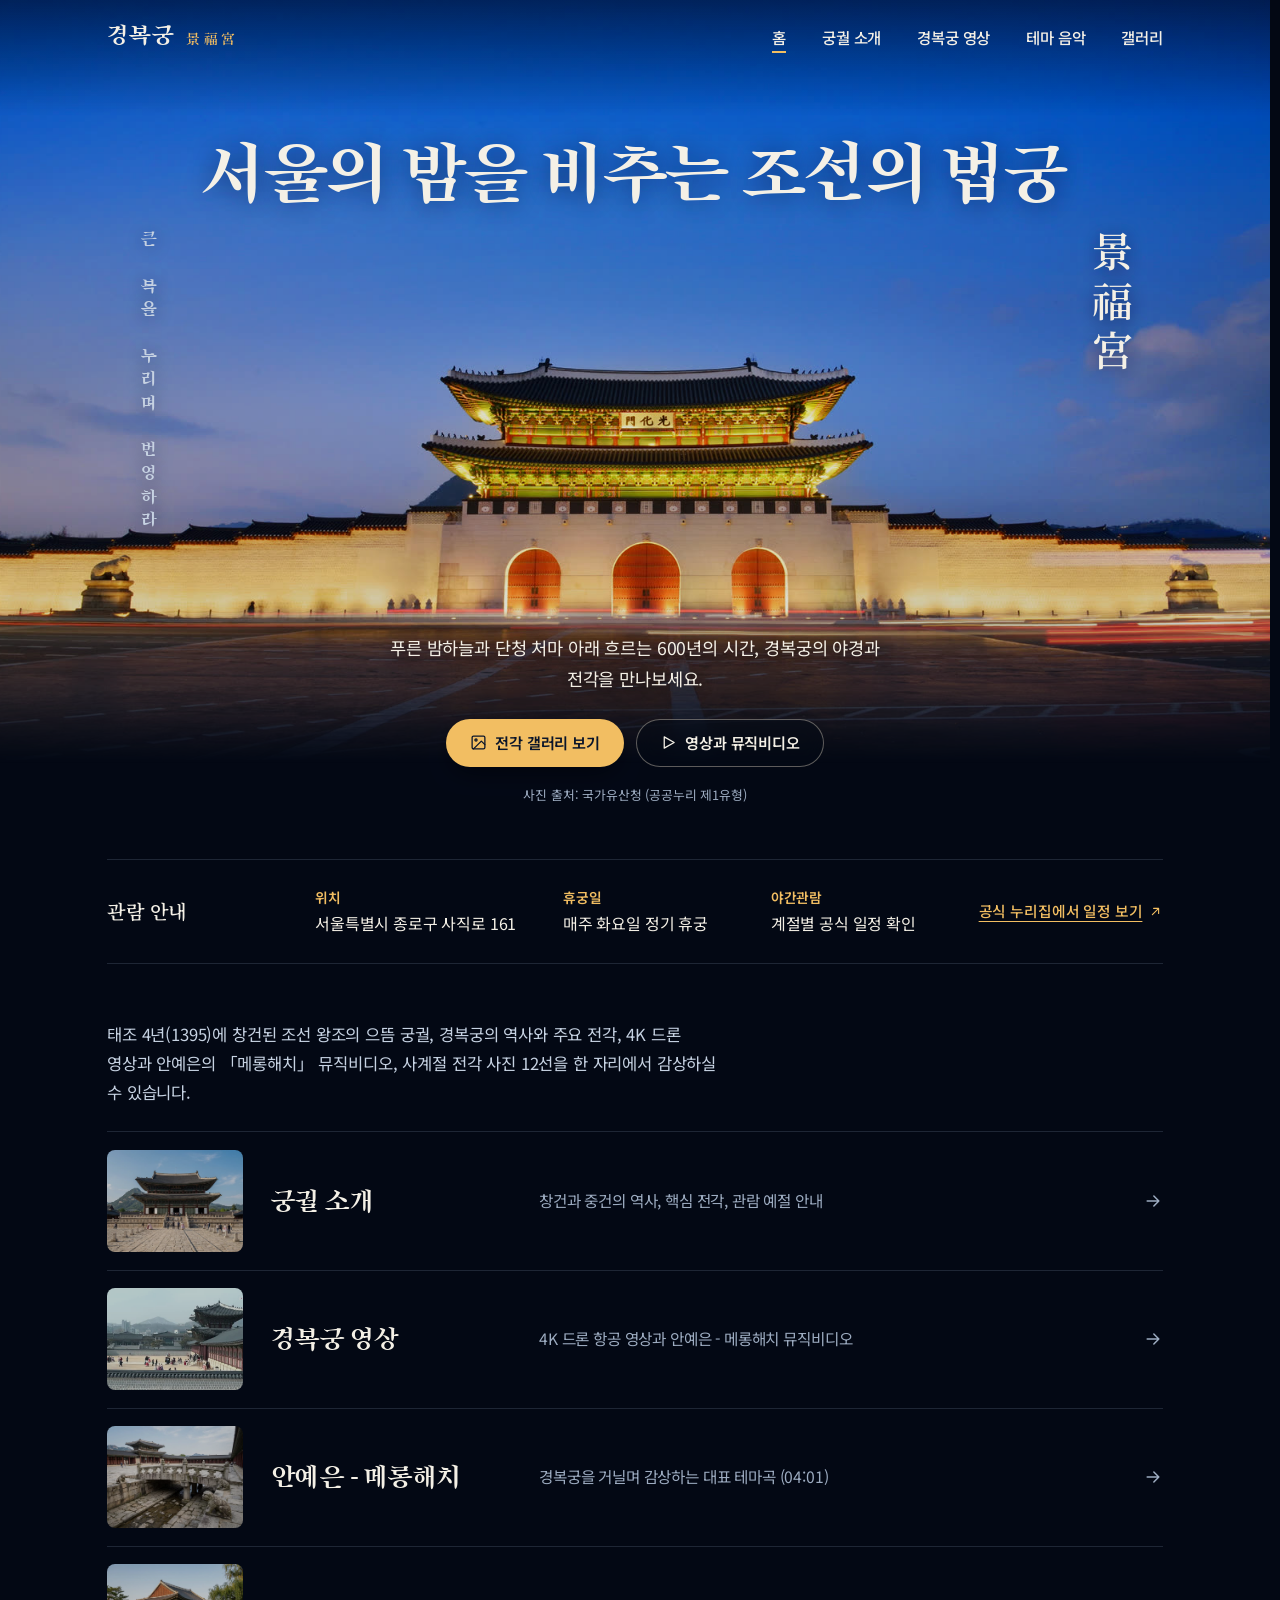
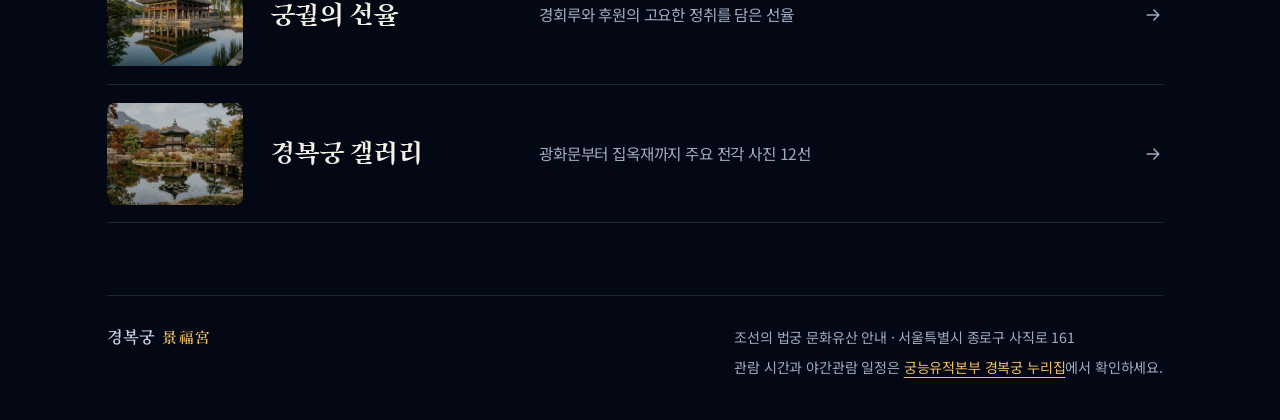
==== index.html @ 97b1b9d9 "경복궁 야간 테마 사이트 Co-Authored-By: Claude Fable 5.2 <noreply@anthropic.com>" ====
<!DOCTYPE html>
<html lang="ko">
<head>
  <meta charset="utf-8">
  <meta name="viewport" content="width=device-width, initial-scale=1, viewport-fit=cover">
  <title>경복궁 · 서울의 밤을 비추는 조선의 법궁</title>
  <meta name="description" content="밤하늘 아래 조명이 켜진 경복궁을 만나 보세요. 창건과 중건의 역사, 주요 전각, 드론 영상과 음악, 전각 사진 12선을 한자리에 담았습니다.">
  <meta name="theme-color" content="#0b1222">
  <meta property="og:title" content="경복궁 · 서울의 밤을 비추는 조선의 법궁">
  <meta property="og:description" content="밤하늘 아래 조명이 켜진 경복궁의 역사와 전각, 영상과 음악, 사진 12선.">
  <meta property="og:image" content="assets/web/hero-night-1600.jpg">
  <link rel="icon" href="data:image/svg+xml,%3Csvg xmlns='http://www.w3.org/2000/svg' viewBox='0 0 32 32'%3E%3Crect width='32' height='32' rx='7' fill='%230f1930'/%3E%3Cg fill='none' stroke='%23f0c674' stroke-width='1.8' stroke-linecap='round' stroke-linejoin='round'%3E%3Cpath d='M5 14c4.5-1.2 8.2-3.8 11-7 2.8 3.2 6.5 5.8 11 7'/%3E%3Cpath d='M8 14v10M24 14v10M13 14v10M19 14v10M6 24h20M9 18h14'/%3E%3C/g%3E%3C/svg%3E">

  <link rel="preconnect" href="https://fonts.googleapis.com">
  <link rel="preconnect" href="https://fonts.gstatic.com" crossorigin>
  <link rel="stylesheet" href="https://fonts.googleapis.com/css2?family=Song+Myung&family=Noto+Sans+KR:wght@400;500;600&family=Noto+Serif+KR:wght@600&display=swap">
  <link rel="preload" as="image" href="assets/web/hero-night-1600.jpg" imagesrcset="assets/web/hero-night-900.jpg 900w, assets/web/hero-night-1600.jpg 1600w, assets/web/hero-night-2400.jpg 2400w" imagesizes="(min-width: 760px) 100vw, 215vw" fetchpriority="high">
  <link rel="stylesheet" href="style5.css">
  <script>document.documentElement.classList.add("js");</script>
</head>
<body>

  <a class="skip-link" href="#main">본문으로 건너뛰기</a>

  <!-- 상단 내비게이션 (마우스를 올리거나 키보드로 들어가면 하위 메뉴가 열림) -->
  <header class="site-header" id="siteHeader">
    <div class="header-inner wrap">
      <a href="#home" class="brand-btn" data-nav="home" aria-label="경복궁 홈으로 이동">
        <span class="brand-title">경복궁</span>
        <span class="brand-hanja" lang="ko-Hani" aria-hidden="true">景福宮</span>
      </a>

      <nav class="desktop-nav" aria-label="주요 메뉴">
        <div class="nav-group">
          <a href="#home" class="nav-trigger" data-nav="home" aria-current="page">홈</a>
        </div>

        <div class="nav-group">
          <a href="#intro" class="nav-trigger" data-nav="intro">
            <span>궁궐 소개</span>
          </a>
          <div class="dropdown-panel">
            <ul class="dropdown-list">
              <li>
                <a href="#intro" class="dropdown-link" data-nav="intro" data-accordion="acc-history">
                  <strong>창건과 중건의 역사</strong>
                  <span>1395년 태조 창건부터 복원 사업까지</span>
                </a>
              </li>
              <li>
                <a href="#intro" class="dropdown-link" data-nav="intro" data-accordion="acc-buildings">
                  <strong>주요 건축물</strong>
                  <span>광화문, 근정전, 경회루, 향원정</span>
                </a>
              </li>
              <li>
                <a href="#intro" class="dropdown-link" data-nav="intro" data-accordion="acc-etiquette">
                  <strong>관람 예절</strong>
                  <span>문화유산 보호와 쾌적한 관람 안내</span>
                </a>
              </li>
            </ul>
          </div>
        </div>

        <div class="nav-group">
          <a href="#movie" class="nav-trigger" data-nav="movie">
            <span>경복궁 영상</span>
          </a>
          <div class="dropdown-panel">
            <ul class="dropdown-list">
              <li>
                <a href="#movie" class="dropdown-link" data-nav="movie" data-scroll="video-drone">
                  <strong>4K 드론 항공 영상</strong>
                  <span>하늘에서 담은 경복궁의 전경</span>
                </a>
              </li>
              <li>
                <a href="#movie" class="dropdown-link" data-nav="movie" data-scroll="video-mv">
                  <strong>안예은 - 메롱해치 MV</strong>
                  <span>경복궁의 풍경과 함께 감상하는 뮤직비디오</span>
                </a>
              </li>
              <li>
                <a href="#movie" class="dropdown-link" data-nav="movie" data-scroll="video-youtube">
                  <strong>유튜브 4K 도보 탐방</strong>
                  <span>전각 사이를 걷는 온라인 산책</span>
                </a>
              </li>
            </ul>
          </div>
        </div>

        <div class="nav-group">
          <a href="#music1" class="nav-trigger" data-nav="music1">
            <span>테마 음악</span>
          </a>
          <div class="dropdown-panel">
            <ul class="dropdown-list">
              <li>
                <a href="#music1" class="dropdown-link" data-nav="music1">
                  <strong>안예은 - 메롱해치</strong>
                  <span>경복궁 대표 테마곡 (04:01)</span>
                </a>
              </li>
              <li>
                <a href="#music2" class="dropdown-link" data-nav="music2">
                  <strong>궁궐의 선율</strong>
                  <span>경회루와 후원의 고요한 선율 (00:15)</span>
                </a>
              </li>
            </ul>
          </div>
        </div>

        <div class="nav-group nav-group--right">
          <a href="#gallery" class="nav-trigger" data-nav="gallery">
            <span>갤러리</span>
          </a>
          <div class="dropdown-panel">
            <ul class="dropdown-list">
              <li>
                <a href="#gallery" class="dropdown-link" data-nav="gallery" data-photo="0">
                  <strong>광화문</strong>
                  <span>조선 법궁의 상징 정문</span>
                </a>
              </li>
              <li>
                <a href="#gallery" class="dropdown-link" data-nav="gallery" data-photo="1">
                  <strong>근정전</strong>
                  <span>왕의 즉위식이 열린 국보 정전</span>
                </a>
              </li>
              <li>
                <a href="#gallery" class="dropdown-link" data-nav="gallery" data-photo="2">
                  <strong>경회루</strong>
                  <span>연못 위에 비친 웅장한 누각</span>
                </a>
              </li>
              <li>
                <a href="#gallery" class="dropdown-link" data-nav="gallery" data-photo="3">
                  <strong>향원정</strong>
                  <span>후원 연못 속 단아한 육각 정자</span>
                </a>
              </li>
              <li>
                <a href="#gallery" class="dropdown-link" data-nav="gallery">
                  <strong>전체 12선 보기</strong>
                  <span>광화문부터 집옥재까지 한눈에</span>
                </a>
              </li>
            </ul>
          </div>
        </div>
      </nav>
    </div>
  </header>

  <main class="app-main" id="main">

    <!-- ========== 홈 ========== -->
    <section id="home" class="view-section is-active" aria-label="경복궁 홈" data-title="">
      <div class="hero">
        <div class="hero-scene" id="heroScene">
          <img src="assets/web/hero-night-1600.jpg"
               srcset="assets/web/hero-night-900.jpg 900w, assets/web/hero-night-1600.jpg 1600w, assets/web/hero-night-2400.jpg 2400w"
               sizes="(min-width: 760px) 100vw, 215vw"
               width="2400" height="1431" fetchpriority="high" decoding="async"
               alt="푸른 밤하늘 아래 은은한 조명이 켜진 서울 경복궁 광화문 야경">
        </div>

        <div class="hero-copy">
          <h1 class="hero-title" tabindex="-1">서울의 밤을 비추는 조선의 법궁</h1>
        </div>

        <!-- 장식용 세로 글귀: 내용은 궁궐 소개 화면에 그대로 있다 -->
        <p class="hero-couplet hero-couplet--name" lang="ko-Hani" aria-hidden="true">景福宮</p>
        <p class="hero-couplet hero-couplet--meaning" aria-hidden="true">큰 복을 누리며 번영하라</p>

        <div class="hero-foot wrap">
          <p class="hero-subtitle">푸른 밤하늘과 단청 처마 아래 흐르는 600년의 시간, 경복궁의 야경과 전각을 만나보세요.</p>
          <div class="hero-actions">
            <a href="#gallery" class="btn-primary" data-nav="gallery">
              <svg viewBox="0 0 24 24" fill="none" stroke="currentColor" stroke-width="1.8" stroke-linecap="round" stroke-linejoin="round" aria-hidden="true"><rect x="3" y="3" width="18" height="18" rx="2"/><circle cx="8.5" cy="8.5" r="1.5"/><path d="m21 15-5-5L5 21"/></svg>
              전각 갤러리 보기
            </a>
            <a href="#movie" class="btn-ghost" data-nav="movie">
              <svg viewBox="0 0 24 24" fill="none" stroke="currentColor" stroke-width="1.8" stroke-linecap="round" stroke-linejoin="round" aria-hidden="true"><polygon points="6 4 20 12 6 20 6 4"/></svg>
              영상과 뮤직비디오
            </a>
          </div>
          <p class="hero-credit">사진 출처: 국가유산청 (공공누리 제1유형)</p>
        </div>
      </div>

      <div class="wrap">
        <section class="visit" aria-labelledby="visitTitle">
          <h2 id="visitTitle">관람 안내</h2>
          <dl class="visit-grid">
            <div><dt>위치</dt><dd>서울특별시 종로구 사직로 161</dd></div>
            <div><dt>휴궁일</dt><dd>매주 화요일 정기 휴궁</dd></div>
            <div><dt>야간관람</dt><dd>계절별 공식 일정 확인</dd></div>
          </dl>
          <a class="text-link" href="https://royal.khs.go.kr/gbg" target="_blank" rel="noopener">
            공식 누리집에서 일정 보기
            <svg viewBox="0 0 24 24" fill="none" stroke="currentColor" stroke-width="1.8" stroke-linecap="round" stroke-linejoin="round" aria-hidden="true"><path d="M7 17 17 7M9 7h8v8"/></svg>
          </a>
        </section>

        <p class="home-intro">태조 4년(1395)에 창건된 조선 왕조의 으뜸 궁궐, 경복궁의 역사와 주요 전각, 4K 드론 영상과 안예은의 「메롱해치」 뮤직비디오, 사계절 전각 사진 12선을 한 자리에서 감상하실 수 있습니다.</p>

        <ul class="index-list">
          <li>
            <a href="#intro" class="index-row" data-nav="intro">
              <img class="index-thumb" src="assets/web/02-geunjeongjeon-thumb.jpg" width="640" height="478" alt="" loading="lazy" decoding="async">
              <span class="index-name">궁궐 소개</span>
              <span class="index-desc">창건과 중건의 역사, 핵심 전각, 관람 예절 안내</span>
              <svg class="index-arrow" viewBox="0 0 24 24" fill="none" stroke="currentColor" stroke-width="1.8" stroke-linecap="round" stroke-linejoin="round" aria-hidden="true"><path d="M5 12h14M13 6l6 6-6 6"/></svg>
            </a>
          </li>
          <li>
            <a href="#movie" class="index-row" data-nav="movie">
              <img class="index-thumb" src="assets/web/poster-drone-thumb.jpg" width="640" height="338" alt="" loading="lazy" decoding="async">
              <span class="index-name">경복궁 영상</span>
              <span class="index-desc">4K 드론 항공 영상과 안예은 - 메롱해치 뮤직비디오</span>
              <svg class="index-arrow" viewBox="0 0 24 24" fill="none" stroke="currentColor" stroke-width="1.8" stroke-linecap="round" stroke-linejoin="round" aria-hidden="true"><path d="M5 12h14M13 6l6 6-6 6"/></svg>
            </a>
          </li>
          <li>
            <a href="#music1" class="index-row" data-nav="music1">
              <img class="index-thumb" src="assets/web/07-yeongjegyo-thumb.jpg" width="640" height="478" alt="" loading="lazy" decoding="async">
              <span class="index-name">안예은 - 메롱해치</span>
              <span class="index-desc">경복궁을 거닐며 감상하는 대표 테마곡 (04:01)</span>
              <svg class="index-arrow" viewBox="0 0 24 24" fill="none" stroke="currentColor" stroke-width="1.8" stroke-linecap="round" stroke-linejoin="round" aria-hidden="true"><path d="M5 12h14M13 6l6 6-6 6"/></svg>
            </a>
          </li>
          <li>
            <a href="#music2" class="index-row" data-nav="music2">
              <img class="index-thumb" src="assets/web/03-gyeonghoeru-thumb.jpg" width="640" height="478" alt="" loading="lazy" decoding="async">
              <span class="index-name">궁궐의 선율</span>
              <span class="index-desc">경회루와 후원의 고요한 정취를 담은 선율</span>
              <svg class="index-arrow" viewBox="0 0 24 24" fill="none" stroke="currentColor" stroke-width="1.8" stroke-linecap="round" stroke-linejoin="round" aria-hidden="true"><path d="M5 12h14M13 6l6 6-6 6"/></svg>
            </a>
          </li>
          <li>
            <a href="#gallery" class="index-row" data-nav="gallery">
              <img class="index-thumb" src="assets/web/04-hyangwonjeong-thumb.jpg" width="640" height="478" alt="" loading="lazy" decoding="async">
              <span class="index-name">경복궁 갤러리</span>
              <span class="index-desc">광화문부터 집옥재까지 주요 전각 사진 12선</span>
              <svg class="index-arrow" viewBox="0 0 24 24" fill="none" stroke="currentColor" stroke-width="1.8" stroke-linecap="round" stroke-linejoin="round" aria-hidden="true"><path d="M5 12h14M13 6l6 6-6 6"/></svg>
            </a>
          </li>
        </ul>
      </div>
    </section>

    <!-- ========== 궁궐 소개 ========== -->
    <section id="intro" class="view-section page" aria-label="궁궐 소개" data-title="궁궐 소개">
      <div class="wrap">
        <div class="page-head">
          <h1 tabindex="-1">경복궁<span class="hanja" lang="ko-Hani">景福宮</span></h1>
          <p class="page-lead">조선 왕조 제일의 법궁으로, '큰 복을 누리며 번영하라'는 뜻을 담고 있습니다. 아래 항목을 열어 역사와 주요 전각, 관람 예절을 확인해 보세요.</p>
        </div>

        <div class="accordion-list">
          <details class="accordion-item" id="acc-history" open>
            <summary>
              <h2>역사</h2>
              <svg class="accordion-chevron" viewBox="0 0 24 24" fill="none" stroke="currentColor" stroke-width="1.8" stroke-linecap="round" stroke-linejoin="round" aria-hidden="true"><path d="m6 9 6 6 6-6"/></svg>
            </summary>
            <div class="accordion-body">
              <ol class="timeline">
                <li><strong>1395년</strong><p>태조 이성계가 한양으로 도읍을 옮긴 뒤 가장 먼저 세운 조선의 정궁입니다.</p></li>
                <li><strong>임진왜란</strong><p>전쟁으로 대부분의 전각이 소실되어 약 270년간 빈터로 남아 있었습니다.</p></li>
                <li><strong>1867년</strong><p>고종 때 흥선대원군의 주도로 중건되며 조선 왕실의 권위를 되찾았습니다.</p></li>
                <li><strong>복원 사업</strong><p>일제강점기에 훼손된 전각과 권역을 되살리는 단계적 복원이 이어지고 있습니다.</p></li>
              </ol>
            </div>
          </details>

          <details class="accordion-item" id="acc-buildings">
            <summary>
              <h2>주요 건축물</h2>
              <svg class="accordion-chevron" viewBox="0 0 24 24" fill="none" stroke="currentColor" stroke-width="1.8" stroke-linecap="round" stroke-linejoin="round" aria-hidden="true"><path d="m6 9 6 6 6-6"/></svg>
            </summary>
            <div class="accordion-body">
              <ul class="building-grid">
                <li class="building">
                  <button type="button" class="building-thumb" data-open-photo="0" aria-label="광화문 사진 크게 보기">
                    <img src="assets/web/01-gwanghwamun-thumb.jpg" width="640" height="478" alt="" loading="lazy" decoding="async">
                  </button>
                  <div><h3>광화문</h3><p>경복궁의 정문으로, 서울 도심과 궁궐을 잇는 상징적인 문입니다.</p></div>
                </li>
                <li class="building">
                  <button type="button" class="building-thumb" data-open-photo="1" aria-label="근정전 사진 크게 보기">
                    <img src="assets/web/02-geunjeongjeon-thumb.jpg" width="640" height="478" alt="" loading="lazy" decoding="async">
                  </button>
                  <div><h3>근정전</h3><p>왕의 즉위식과 주요 국가 의식이 거행되던 정전으로, 국보로 지정되어 있습니다.</p></div>
                </li>
                <li class="building">
                  <button type="button" class="building-thumb" data-open-photo="2" aria-label="경회루 사진 크게 보기">
                    <img src="assets/web/03-gyeonghoeru-thumb.jpg" width="640" height="478" alt="" loading="lazy" decoding="async">
                  </button>
                  <div><h3>경회루</h3><p>넓은 연못 위에 세워진 누각으로, 나라의 큰 연회와 사신 접대가 열리던 곳입니다.</p></div>
                </li>
                <li class="building">
                  <button type="button" class="building-thumb" data-open-photo="3" aria-label="향원정 사진 크게 보기">
                    <img src="assets/web/04-hyangwonjeong-thumb.jpg" width="640" height="478" alt="" loading="lazy" decoding="async">
                  </button>
                  <div><h3>향원정</h3><p>연못 한가운데 섬에 세워진 육각형 정자로, 후원의 단아한 아름다움을 보여 줍니다.</p></div>
                </li>
              </ul>
            </div>
          </details>

          <details class="accordion-item" id="acc-etiquette">
            <summary>
              <h2>관람 예절</h2>
              <svg class="accordion-chevron" viewBox="0 0 24 24" fill="none" stroke="currentColor" stroke-width="1.8" stroke-linecap="round" stroke-linejoin="round" aria-hidden="true"><path d="m6 9 6 6 6-6"/></svg>
            </summary>
            <div class="accordion-body">
              <ul class="manner-list">
                <li>전각의 기둥, 담장, 석조물은 소중한 문화유산이므로 손으로 만지거나 기대지 않습니다.</li>
                <li>지정된 관람 동선을 따르고, 출입 제한 구역에는 들어가지 않습니다.</li>
                <li>모든 관람객이 고즈넉한 궁궐의 정취를 느낄 수 있도록 정숙을 유지해 주세요.</li>
                <li>휴궁일과 계절별 입장 마감 시간은 방문 전 공식 안내에서 미리 확인하세요.</li>
              </ul>
            </div>
          </details>
        </div>

        <nav class="pager" aria-label="이전 화면과 다음 화면">
          <a href="#home" class="pager-link pager-prev" data-nav="home">
            <svg viewBox="0 0 24 24" fill="none" stroke="currentColor" stroke-width="1.8" stroke-linecap="round" stroke-linejoin="round" aria-hidden="true"><path d="M19 12H5M11 6l-6 6 6 6"/></svg>
            <span><small>이전</small><strong>홈</strong></span>
          </a>
          <a href="#movie" class="pager-link pager-next" data-nav="movie">
            <span><small>다음</small><strong>경복궁 영상</strong></span>
            <svg viewBox="0 0 24 24" fill="none" stroke="currentColor" stroke-width="1.8" stroke-linecap="round" stroke-linejoin="round" aria-hidden="true"><path d="M5 12h14M13 6l6 6-6 6"/></svg>
          </a>
        </nav>
      </div>
    </section>

    <!-- ========== 영상 ========== -->
    <section id="movie" class="view-section page" aria-label="경복궁 영상" data-title="경복궁 영상">
      <div class="wrap">
        <div class="page-head">
          <h1 tabindex="-1">경복궁 영상</h1>
          <p class="page-lead">하늘에서 바라본 경복궁 4K 드론 항공 영상과 안예은의 「메롱해치」 뮤직비디오를 감상하세요.</p>
        </div>

        <ul class="jump-list" aria-label="영상 바로가기">
          <li><a href="#movie" class="jump-link" data-nav="movie" data-scroll="video-drone">드론 항공 영상 <span>2:12</span></a></li>
          <li><a href="#movie" class="jump-link" data-nav="movie" data-scroll="video-mv">메롱해치 MV <span>7:23</span></a></li>
          <li><a href="#movie" class="jump-link" data-nav="movie" data-scroll="video-youtube">도보 탐방 <span>유튜브</span></a></li>
        </ul>

        <div class="media-stack">
          <article class="media-block" id="video-drone">
            <div class="media-head">
              <h2>4K 드론 항공 영상</h2>
              <span class="media-time">2분 12초</span>
            </div>
            <p class="media-block-sub">서울 도심과 북악산 품에 안긴 경복궁의 웅장한 전경</p>
            <div class="video-frame">
              <video controls preload="none" playsinline width="1280" height="676" poster="assets/web/poster-drone.jpg" aria-label="4K 드론 항공 영상">
                <source src="assets/[4K Drone] GyeongBokGung Palace.mp4" type="video/mp4">
                이 브라우저는 video 태그를 지원하지 않습니다.
              </video>
            </div>
          </article>

          <article class="media-block" id="video-mv">
            <div class="media-head">
              <h2>안예은 - 메롱해치 (경복궁 MV)</h2>
              <span class="media-time">7분 23초</span>
            </div>
            <p class="media-block-sub">경복궁의 전각과 해치의 이야기를 담은 뮤직비디오</p>
            <div class="video-frame">
              <video controls preload="none" playsinline width="1280" height="720" poster="assets/web/poster-mv.jpg" aria-label="안예은 메롱해치 뮤직비디오">
                <source src="imges/kysong-web.mp4" type="video/mp4">
                이 브라우저는 video 태그를 지원하지 않습니다.
              </video>
            </div>
          </article>

          <article class="media-block" id="video-youtube">
            <div class="media-head">
              <h2>유튜브 4K 도보 탐방</h2>
              <span class="media-time">유튜브</span>
            </div>
            <p class="media-block-sub">광화문에서 후원까지 전각 사이를 천천히 거니는 4K 영상</p>
            <div class="video-frame embed-16x9" data-youtube-id="Itb11ME3cSY">
              <!-- 누르면 이 자리에 유튜브 영상을 불러온다. 파일을 직접 열었을 때(file://)는 새 창에서 연다 -->
              <button type="button" class="yt-poster" data-yt-play aria-label="유튜브 4K 도보 탐방 영상 재생">
                <img src="https://i.ytimg.com/vi/Itb11ME3cSY/maxresdefault.jpg" width="1280" height="720" alt="" loading="lazy" decoding="async">
                <span class="yt-play" aria-hidden="true"><svg viewBox="0 0 24 24" fill="currentColor"><path d="M7 4.5v15l13-7.5z"/></svg></span>
              </button>
            </div>
            <div class="media-meta-row">
              <span id="ytNote">재생 버튼을 누르면 이 화면에서 유튜브 영상이 시작됩니다.</span>
              <a href="https://www.youtube.com/watch?v=Itb11ME3cSY" target="_blank" rel="noopener" class="inline-action">유튜브에서 직접 보기</a>
            </div>
          </article>
        </div>

        <div class="media-meta-row" style="margin-top: 1.25rem;">
          <button type="button" class="inline-action" data-open-help>재생 안내 보기</button>
        </div>

        <nav class="pager" aria-label="이전 화면과 다음 화면">
          <a href="#intro" class="pager-link pager-prev" data-nav="intro">
            <svg viewBox="0 0 24 24" fill="none" stroke="currentColor" stroke-width="1.8" stroke-linecap="round" stroke-linejoin="round" aria-hidden="true"><path d="M19 12H5M11 6l-6 6 6 6"/></svg>
            <span><small>이전</small><strong>궁궐 소개</strong></span>
          </a>
          <a href="#music1" class="pager-link pager-next" data-nav="music1">
            <span><small>다음</small><strong>테마 음악</strong></span>
            <svg viewBox="0 0 24 24" fill="none" stroke="currentColor" stroke-width="1.8" stroke-linecap="round" stroke-linejoin="round" aria-hidden="true"><path d="M5 12h14M13 6l6 6-6 6"/></svg>
          </a>
        </nav>
      </div>
    </section>

    <!-- ========== 음악 1 ========== -->
    <section id="music1" class="view-section page" aria-label="안예은 - 메롱해치" data-title="안예은 - 메롱해치">
      <div class="wrap">
        <div class="page-head">
          <h1 tabindex="-1">안예은 - 메롱해치</h1>
          <p class="page-lead">경복궁을 지키는 해치의 시선으로 600년의 시간을 노래하는 테마곡입니다.</p>
        </div>

        <div class="music-layout">
          <div class="music-cover">
            <img src="assets/web/07-yeongjegyo.jpg" width="1200" height="896" alt="경복궁 영제교 난간과 금천을 지키는 돌짐승 석상" decoding="async">
            <span class="eq" aria-hidden="true"><span class="eq-bars"><i></i><i></i><i></i><i></i></span>재생 중</span>
          </div>
          <div class="music-panel">
            <p class="music-duration">재생 시간 04:01</p>
            <audio controls preload="metadata" aria-label="안예은 - 메롱해치">
              <source src="imges/HAECHI.mp3" type="audio/mpeg">
              이 브라우저는 audio 태그를 지원하지 않습니다.
            </audio>
            <p class="music-desc">조선 왕실의 위엄과 궁궐의 고즈넉한 울림을 담은 곡입니다. 이어폰과 함께 감상하시면 더욱 생생하게 즐기실 수 있습니다.</p>
            <ol class="track-list" aria-label="테마 음악 목록">
              <li><a href="#music1" class="track" data-nav="music1" aria-current="true"><span class="track-no">1</span><span>안예은 - 메롱해치</span><span class="track-time">04:01</span></a></li>
              <li><a href="#music2" class="track" data-nav="music2"><span class="track-no">2</span><span>궁궐의 선율</span><span class="track-time">00:15</span></a></li>
            </ol>
            <button type="button" class="inline-action" data-open-help>재생 안내</button>
          </div>
        </div>

        <nav class="pager" aria-label="이전 화면과 다음 화면">
          <a href="#movie" class="pager-link pager-prev" data-nav="movie">
            <svg viewBox="0 0 24 24" fill="none" stroke="currentColor" stroke-width="1.8" stroke-linecap="round" stroke-linejoin="round" aria-hidden="true"><path d="M19 12H5M11 6l-6 6 6 6"/></svg>
            <span><small>이전</small><strong>경복궁 영상</strong></span>
          </a>
          <a href="#music2" class="pager-link pager-next" data-nav="music2">
            <span><small>다음</small><strong>궁궐의 선율</strong></span>
            <svg viewBox="0 0 24 24" fill="none" stroke="currentColor" stroke-width="1.8" stroke-linecap="round" stroke-linejoin="round" aria-hidden="true"><path d="M5 12h14M13 6l6 6-6 6"/></svg>
          </a>
        </nav>
      </div>
    </section>

    <!-- ========== 음악 2 ========== -->
    <section id="music2" class="view-section page" aria-label="궁궐의 선율" data-title="궁궐의 선율">
      <div class="wrap">
        <div class="page-head">
          <h1 tabindex="-1">궁궐의 선율</h1>
          <p class="page-lead">경회루와 후원의 고요한 정취를 담은 잔잔한 연주곡입니다.</p>
        </div>

        <div class="music-layout">
          <div class="music-cover">
            <img src="assets/web/03-gyeonghoeru.jpg" width="1200" height="896" alt="연못에 비친 경복궁 경회루" decoding="async">
            <span class="eq" aria-hidden="true"><span class="eq-bars"><i></i><i></i><i></i><i></i></span>재생 중</span>
          </div>
          <div class="music-panel">
            <p class="music-duration">재생 시간 00:15</p>
            <audio controls preload="metadata" aria-label="궁궐의 선율">
              <source src="assets/palace-melody-2.mp3" type="audio/mpeg">
              이 브라우저는 audio 태그를 지원하지 않습니다.
            </audio>
            <p class="music-desc">연못에 비친 누각과 밤바람 소리를 떠올리게 하는 차분한 궁궐 배경 음악입니다.</p>
            <ol class="track-list" aria-label="테마 음악 목록">
              <li><a href="#music1" class="track" data-nav="music1"><span class="track-no">1</span><span>안예은 - 메롱해치</span><span class="track-time">04:01</span></a></li>
              <li><a href="#music2" class="track" data-nav="music2" aria-current="true"><span class="track-no">2</span><span>궁궐의 선율</span><span class="track-time">00:15</span></a></li>
            </ol>
            <button type="button" class="inline-action" data-open-help>재생 안내</button>
          </div>
        </div>

        <nav class="pager" aria-label="이전 화면과 다음 화면">
          <a href="#music1" class="pager-link pager-prev" data-nav="music1">
            <svg viewBox="0 0 24 24" fill="none" stroke="currentColor" stroke-width="1.8" stroke-linecap="round" stroke-linejoin="round" aria-hidden="true"><path d="M19 12H5M11 6l-6 6 6 6"/></svg>
            <span><small>이전</small><strong>안예은 - 메롱해치</strong></span>
          </a>
          <a href="#gallery" class="pager-link pager-next" data-nav="gallery">
            <span><small>다음</small><strong>갤러리</strong></span>
            <svg viewBox="0 0 24 24" fill="none" stroke="currentColor" stroke-width="1.8" stroke-linecap="round" stroke-linejoin="round" aria-hidden="true"><path d="M5 12h14M13 6l6 6-6 6"/></svg>
          </a>
        </nav>
      </div>
    </section>

    <!-- ========== 갤러리 ========== -->
    <section id="gallery" class="view-section page" aria-label="경복궁 갤러리" data-title="경복궁 갤러리">
      <div class="wrap">
        <div class="page-head">
          <h1 tabindex="-1">경복궁 갤러리</h1>
          <p class="page-lead">광화문부터 집옥재까지 경복궁의 주요 전각과 풍경 12선입니다. 사진을 선택하면 큰 화면으로 감상하고 좌우로 넘겨 볼 수 있습니다.</p>
        </div>

        <div class="gallery-grid" id="galleryGrid">
          <button type="button" class="gallery-card gallery-card--feature" data-index="0" data-name="광화문" data-full="assets/web/01-gwanghwamun.jpg" data-desc="경복궁의 남쪽 정문. 세 개의 홍예문 위로 2층 문루가 올라 있습니다.">
            <img src="assets/web/01-gwanghwamun-thumb.jpg" srcset="assets/web/01-gwanghwamun-thumb.jpg 640w, assets/web/01-gwanghwamun.jpg 1200w" sizes="(min-width: 760px) 44rem, 100vw" width="1200" height="896" alt="경복궁 광화문 전경" loading="lazy" decoding="async">
            <span class="gallery-label"><span class="gallery-index">01</span>광화문</span>
          </button>
          <button type="button" class="gallery-card" data-index="1" data-name="근정전" data-full="assets/web/02-geunjeongjeon.jpg" data-desc="즉위식과 조회가 열리던 정전. 국보로 지정되어 있습니다.">
            <img src="assets/web/02-geunjeongjeon-thumb.jpg" width="640" height="478" alt="경복궁 근정전 전경" loading="lazy" decoding="async">
            <span class="gallery-label"><span class="gallery-index">02</span>근정전</span>
          </button>
          <button type="button" class="gallery-card" data-index="2" data-name="경회루" data-full="assets/web/03-gyeonghoeru.jpg" data-desc="연못 위에 세운 누각. 나라의 큰 연회와 사신 접대가 열렸습니다.">
            <img src="assets/web/03-gyeonghoeru-thumb.jpg" width="640" height="478" alt="경복궁 경회루와 연못" loading="lazy" decoding="async">
            <span class="gallery-label"><span class="gallery-index">03</span>경회루</span>
          </button>
          <button type="button" class="gallery-card" data-index="3" data-name="향원정" data-full="assets/web/04-hyangwonjeong.jpg" data-desc="후원 연못 가운데 섬에 선 육각 정자입니다.">
            <img src="assets/web/04-hyangwonjeong-thumb.jpg" width="640" height="478" alt="경복궁 향원정과 연못" loading="lazy" decoding="async">
            <span class="gallery-label"><span class="gallery-index">04</span>향원정</span>
          </button>
          <button type="button" class="gallery-card" data-index="4" data-name="흥례문" data-full="assets/web/05-heungnyemun.jpg" data-desc="광화문과 근정문 사이에 놓인 중문입니다.">
            <img src="assets/web/05-heungnyemun-thumb.jpg" width="640" height="478" alt="경복궁 흥례문 전경" loading="lazy" decoding="async">
            <span class="gallery-label"><span class="gallery-index">05</span>흥례문</span>
          </button>
          <button type="button" class="gallery-card" data-index="5" data-name="궁궐 담장" data-full="assets/web/06-wall.jpg" data-desc="무늬 벽돌을 쌓아 꾸민 꽃담이 전각 사이를 잇습니다.">
            <img src="assets/web/06-wall-thumb.jpg" width="640" height="478" alt="경복궁 전통 꽃담과 산책로" loading="lazy" decoding="async">
            <span class="gallery-label"><span class="gallery-index">06</span>궁궐 담장</span>
          </button>
          <button type="button" class="gallery-card" data-index="6" data-name="영제교" data-full="assets/web/07-yeongjegyo.jpg" data-desc="금천 위에 놓인 돌다리. 돌짐승이 물길을 지켜봅니다.">
            <img src="assets/web/07-yeongjegyo-thumb.jpg" width="640" height="478" alt="경복궁 영제교와 금천" loading="lazy" decoding="async">
            <span class="gallery-label"><span class="gallery-index">07</span>영제교</span>
          </button>
          <button type="button" class="gallery-card gallery-card--feature" data-index="7" data-name="자경전" data-full="assets/web/08-jagyeongjeon.jpg" data-desc="대비가 머물던 전각. 꽃담과 십장생 굴뚝으로 이름나 있습니다.">
            <img src="assets/web/08-jagyeongjeon-thumb.jpg" srcset="assets/web/08-jagyeongjeon-thumb.jpg 640w, assets/web/08-jagyeongjeon.jpg 1200w" sizes="(min-width: 760px) 44rem, 100vw" width="1200" height="896" alt="경복궁 자경전 전경" loading="lazy" decoding="async">
            <span class="gallery-label"><span class="gallery-index">08</span>자경전</span>
          </button>
          <button type="button" class="gallery-card" data-index="8" data-name="교태전" data-full="assets/web/09-gyotaejeon.jpg" data-desc="왕비가 생활하던 침전입니다.">
            <img src="assets/web/09-gyotaejeon-thumb.jpg" width="640" height="478" alt="경복궁 교태전 전경" loading="lazy" decoding="async">
            <span class="gallery-label"><span class="gallery-index">09</span>교태전</span>
          </button>
          <button type="button" class="gallery-card" data-index="9" data-name="수정전" data-full="assets/web/10-sujeongjeon.jpg" data-desc="세종 때 집현전이 있던 자리에 다시 지은 전각입니다.">
            <img src="assets/web/10-sujeongjeon-thumb.jpg" width="640" height="478" alt="경복궁 수정전 전경" loading="lazy" decoding="async">
            <span class="gallery-label"><span class="gallery-index">10</span>수정전</span>
          </button>
          <button type="button" class="gallery-card" data-index="10" data-name="건청궁" data-full="assets/web/11-geoncheonggung.jpg" data-desc="고종이 지은 궁 안의 궁. 1887년 이곳에서 처음 전등을 밝혔습니다.">
            <img src="assets/web/11-geoncheonggung-thumb.jpg" width="640" height="478" alt="경복궁 건청궁 전경" loading="lazy" decoding="async">
            <span class="gallery-label"><span class="gallery-index">11</span>건청궁</span>
          </button>
          <button type="button" class="gallery-card" data-index="11" data-name="집옥재" data-full="assets/web/12-jibokjae.jpg" data-desc="고종이 서재로 쓰던 전각. 옆에 팔우정이 붙어 있습니다.">
            <img src="assets/web/12-jibokjae-thumb.jpg" width="640" height="478" alt="경복궁 집옥재와 팔우정" loading="lazy" decoding="async">
            <span class="gallery-label"><span class="gallery-index">12</span>집옥재</span>
          </button>
        </div>

        <nav class="pager" aria-label="이전 화면과 다음 화면">
          <a href="#music2" class="pager-link pager-prev" data-nav="music2">
            <svg viewBox="0 0 24 24" fill="none" stroke="currentColor" stroke-width="1.8" stroke-linecap="round" stroke-linejoin="round" aria-hidden="true"><path d="M19 12H5M11 6l-6 6 6 6"/></svg>
            <span><small>이전</small><strong>테마 음악</strong></span>
          </a>
          <a href="#home" class="pager-link pager-next" data-nav="home">
            <span><small>처음으로</small><strong>홈</strong></span>
            <svg viewBox="0 0 24 24" fill="none" stroke="currentColor" stroke-width="1.8" stroke-linecap="round" stroke-linejoin="round" aria-hidden="true"><path d="M5 12h14M13 6l6 6-6 6"/></svg>
          </a>
        </nav>
      </div>
    </section>

  </main>

  <footer class="site-footer">
    <div class="wrap">
      <div class="footer-inner">
        <p class="footer-brand">경복궁<span lang="ko-Hani">景福宮</span></p>
        <p>조선의 법궁 문화유산 안내 · 서울특별시 종로구 사직로 161</p>
        <p>관람 시간과 야간관람 일정은 <a href="https://royal.khs.go.kr/gbg" target="_blank" rel="noopener">궁능유적본부 경복궁 누리집</a>에서 확인하세요.</p>
      </div>
    </div>
  </footer>

  <!-- 모바일 하단 메뉴 -->
  <div class="mobile-nav-wrap">
    <nav class="mobile-nav" aria-label="모바일 하단 메뉴">
      <a href="#home" class="mobile-tab" data-nav="home" aria-current="page">
        <svg viewBox="0 0 24 24" fill="none" stroke="currentColor" stroke-width="1.7" stroke-linecap="round" stroke-linejoin="round" aria-hidden="true"><path d="m3 10 9-7 9 7v11a1 1 0 0 1-1 1h-5v-7H9v7H4a1 1 0 0 1-1-1z"/></svg>
        <span>홈</span>
      </a>
      <a href="#intro" class="mobile-tab" data-nav="intro">
        <svg viewBox="0 0 24 24" fill="none" stroke="currentColor" stroke-width="1.7" stroke-linecap="round" stroke-linejoin="round" aria-hidden="true"><path d="M4 19.5v-15A2.5 2.5 0 0 1 6.5 2H20v20H6.5a2.5 2.5 0 0 1 0-5H20"/></svg>
        <span>소개</span>
      </a>
      <a href="#movie" class="mobile-tab" data-nav="movie">
        <svg viewBox="0 0 24 24" fill="none" stroke="currentColor" stroke-width="1.7" stroke-linecap="round" stroke-linejoin="round" aria-hidden="true"><rect x="2" y="5" width="20" height="14" rx="2"/><polygon points="10 9 15 12 10 15 10 9"/></svg>
        <span>영상</span>
      </a>
      <a href="#music1" class="mobile-tab" data-nav="music1">
        <svg viewBox="0 0 24 24" fill="none" stroke="currentColor" stroke-width="1.7" stroke-linecap="round" stroke-linejoin="round" aria-hidden="true"><path d="M9 18V5l12-2v13"/><circle cx="6" cy="18" r="3"/><circle cx="18" cy="16" r="3"/></svg>
        <span>음악</span>
      </a>
      <a href="#gallery" class="mobile-tab" data-nav="gallery">
        <svg viewBox="0 0 24 24" fill="none" stroke="currentColor" stroke-width="1.7" stroke-linecap="round" stroke-linejoin="round" aria-hidden="true"><rect x="3" y="3" width="7" height="7" rx="1"/><rect x="14" y="3" width="7" height="7" rx="1"/><rect x="14" y="14" width="7" height="7" rx="1"/><rect x="3" y="14" width="7" height="7" rx="1"/></svg>
        <span>갤러리</span>
      </a>
    </nav>
  </div>

  <!-- 갤러리 크게 보기 -->
  <dialog class="lightbox" id="lightboxModal" aria-labelledby="lightboxTitle">
    <div class="lightbox-shell">
      <div class="lightbox-bar">
        <p class="lightbox-count" id="lightboxCount" aria-live="polite"></p>
        <button type="button" class="icon-btn" id="lightboxClose" aria-label="사진 닫기">
          <svg viewBox="0 0 24 24" fill="none" stroke="currentColor" stroke-width="1.8" stroke-linecap="round" stroke-linejoin="round" aria-hidden="true"><path d="M18 6 6 18M6 6l12 12"/></svg>
        </button>
      </div>
      <div class="lightbox-stage" id="lightboxStage">
        <img id="lightboxImg" src="[data-uri]" width="1200" height="896" alt="">
        <button type="button" class="icon-btn lightbox-nav lightbox-prev" id="lightboxPrev" aria-label="이전 사진">
          <svg viewBox="0 0 24 24" fill="none" stroke="currentColor" stroke-width="1.8" stroke-linecap="round" stroke-linejoin="round" aria-hidden="true"><path d="m15 6-6 6 6 6"/></svg>
        </button>
        <button type="button" class="icon-btn lightbox-nav lightbox-next" id="lightboxNext" aria-label="다음 사진">
          <svg viewBox="0 0 24 24" fill="none" stroke="currentColor" stroke-width="1.8" stroke-linecap="round" stroke-linejoin="round" aria-hidden="true"><path d="m9 6 6 6-6 6"/></svg>
        </button>
      </div>
      <div class="lightbox-caption">
        <h2 id="lightboxTitle">광화문</h2>
        <p id="lightboxDesc"></p>
      </div>
    </div>
  </dialog>

  <!-- 재생 안내 -->
  <dialog class="help-dialog" id="helpModal" aria-labelledby="helpTitle">
    <h2 id="helpTitle">재생 안내</h2>
    <ul>
      <li>모바일 브라우저에서는 소리가 포함된 미디어가 자동 재생되지 않으므로 재생 버튼을 직접 눌러 주세요.</li>
      <li>다른 화면으로 이동하거나 이 안내 창을 열면 재생 중인 영상과 음악이 자동으로 일시정지됩니다.</li>
      <li>영상과 음악은 한 번에 하나씩만 재생됩니다.</li>
    </ul>
    <button type="button" class="btn-primary btn-full" id="helpClose">확인</button>
  </dialog>

  <script>
    (function () {
      "use strict";

      var doc = document;
      var views = Array.prototype.slice.call(doc.querySelectorAll(".view-section"));
      var navItems = Array.prototype.slice.call(doc.querySelectorAll(".nav-trigger, .mobile-tab"));
      var validIds = views.map(function (v) { return v.id; });
      var homeTitle = doc.title;
      var reduceMotion = window.matchMedia("(prefers-reduced-motion: reduce)");
      var canTransition = typeof doc.startViewTransition === "function";
      var currentId = null;

      if (canTransition) doc.documentElement.classList.add("vt");

      // 스크롤하면 상단 메뉴에 바탕색을 깐다
      var siteHeader = doc.getElementById("siteHeader");
      function syncHeader() { siteHeader.classList.toggle("is-stuck", window.scrollY > 12); }
      window.addEventListener("scroll", syncHeader, { passive: true });
      syncHeader();

      // 홈 야경 점등: 사진이 도착하면 조명이 켜지고, 처음 한 번만 재생한다
      var heroScene = doc.getElementById("heroScene");
      var heroImg = heroScene.querySelector("img");
      function lightUp() { heroScene.classList.add("is-ready"); }
      if (heroImg.complete) lightUp();
      else { heroImg.addEventListener("load", lightUp); heroImg.addEventListener("error", lightUp); }
      heroScene.addEventListener("animationend", function () { heroScene.classList.add("is-lit"); });

      function pauseAllMedia() {
        doc.querySelectorAll("audio, video").forEach(function (el) {
          try { if (!el.paused) el.pause(); } catch (e) {}
        });
        stopEmbeds();
      }

      // 유튜브: 재생 버튼을 누르면 그 자리에 영상을 불러온다.
      // 파일을 직접 연 경우(file://)에는 유튜브가 삽입 재생을 막으므로 새 창에서 연다.
      var canEmbed = /^https?:$/.test(location.protocol);
      if (!canEmbed) {
        var ytNote = doc.getElementById("ytNote");
        if (ytNote) ytNote.textContent = "파일을 직접 열면 유튜브가 이 화면 안에서 재생되지 않아, 재생 버튼을 누르면 새 창에서 엽니다.";
      }
      function stopEmbeds() {
        doc.querySelectorAll(".is-playing-embed").forEach(function (frame) {
          var player = frame.querySelector("iframe");
          if (player) player.remove();
          frame.classList.remove("is-playing-embed");
        });
      }
      doc.addEventListener("click", function (event) {
        var playBtn = event.target.closest("[data-yt-play]");
        if (!playBtn) return;
        var frame = playBtn.closest("[data-youtube-id]");
        var id = frame.getAttribute("data-youtube-id");
        if (!canEmbed) {
          window.open("https://www.youtube.com/watch?v=" + id, "_blank", "noopener");
          return;
        }
        doc.querySelectorAll("audio, video").forEach(function (el) { if (!el.paused) el.pause(); });
        var player = doc.createElement("iframe");
        player.src = "https://www.youtube-nocookie.com/embed/" + id + "?autoplay=1&rel=0";
        player.title = "경복궁 4K 도보 탐방 영상";
        player.allow = "accelerometer; autoplay; clipboard-write; encrypted-media; gyroscope; picture-in-picture";
        player.referrerPolicy = "strict-origin-when-cross-origin";
        player.allowFullscreen = true;
        frame.appendChild(player);
        frame.classList.add("is-playing-embed");
      });

      // 한 번에 하나의 오디오/비디오만 재생
      doc.addEventListener("play", function (event) {
        doc.querySelectorAll("audio, video").forEach(function (el) {
          if (el !== event.target && !el.paused) {
            try { el.pause(); } catch (e) {}
          }
        });
        stopEmbeds();
      }, true);

      // 음악 재생 중에는 표지에 조명이 켜진다
      doc.querySelectorAll(".music-panel audio").forEach(function (audio) {
        var section = audio.closest(".view-section");
        ["play", "playing", "pause", "ended"].forEach(function (type) {
          audio.addEventListener(type, function () {
            section.classList.toggle("is-playing", !audio.paused && !audio.ended);
          });
        });
      });

      function applyView(targetId, opts) {
        views.forEach(function (sec) {
          sec.classList.toggle("is-active", sec.id === targetId);
        });

        var navKey = (targetId === "music2") ? "music1" : targetId;
        navItems.forEach(function (link) {
          if (link.getAttribute("data-nav") === navKey) link.setAttribute("aria-current", "page");
          else link.removeAttribute("aria-current");
        });

        var section = doc.getElementById(targetId);
        var label = section.getAttribute("data-title");
        doc.title = label ? label + " · 경복궁" : homeTitle;

        if (opts.accordion) {
          section.querySelectorAll(".accordion-item").forEach(function (item) {
            item.open = (item.id === opts.accordion);
          });
        }

        var anchor = opts.scroll ? doc.getElementById(opts.scroll) : null;
        if (anchor) anchor.scrollIntoView({ block: "start" });
        else if (opts.changed) window.scrollTo(0, 0);

        // 화면이 바뀌면 제목으로 초점을 옮겨 키보드·화면낭독기 사용자가 위치를 알 수 있게 한다
        if (opts.focusHeading) {
          var heading = section.querySelector("h1");
          if (heading) heading.focus({ preventScroll: true });
        }
      }

      function showView(id, opts) {
        opts = opts || {};
        var targetId = validIds.indexOf(id) !== -1 ? id : "home";
        opts.changed = targetId !== currentId;
        if (opts.changed) pauseAllMedia();

        var first = currentId === null;
        currentId = targetId;
        opts.focusHeading = opts.changed && !first && !opts.keepFocus;

        if (opts.changed && !first && canTransition && !reduceMotion.matches) {
          doc.startViewTransition(function () { applyView(targetId, opts); });
        } else {
          applyView(targetId, opts);
        }

        if (opts.push && location.hash !== "#" + targetId) {
          try { history.pushState(null, "", "#" + targetId); } catch (e) { location.hash = targetId; }
        }
      }

      // 갤러리 크게 보기
      var galleryCards = Array.prototype.slice.call(doc.querySelectorAll("#galleryGrid .gallery-card"));
      var lightbox = doc.getElementById("lightboxModal");
      var lightboxImg = doc.getElementById("lightboxImg");
      var lightboxTitle = doc.getElementById("lightboxTitle");
      var lightboxDesc = doc.getElementById("lightboxDesc");
      var lightboxCount = doc.getElementById("lightboxCount");
      var blankPixel = lightboxImg.getAttribute("src");
      var currentIdx = 0;

      function pad(n) { return (n < 10 ? "0" : "") + n; }

      function showPhoto(idx) {
        var total = galleryCards.length;
        currentIdx = (idx + total) % total;
        var card = galleryCards[currentIdx];
        lightboxImg.src = card.getAttribute("data-full");
        lightboxImg.alt = card.querySelector("img").alt;
        lightboxTitle.textContent = card.getAttribute("data-name");
        lightboxDesc.textContent = card.getAttribute("data-desc") || "";
        lightboxCount.innerHTML = "<b>" + pad(currentIdx + 1) + "</b> / " + pad(total);
        // 좌우 사진을 미리 받아 넘길 때 끊기지 않게 한다
        [currentIdx - 1, currentIdx + 1].forEach(function (n) {
          new Image().src = galleryCards[(n + total) % total].getAttribute("data-full");
        });
      }

      function openLightbox(idx) {
        showPhoto(idx);
        if (!lightbox.open) lightbox.showModal();
      }

      lightbox.addEventListener("close", function () { lightboxImg.src = blankPixel; });
      // 바깥(어두운 배경)을 누르면 닫힌다
      function closeOnBackdrop(dialog) {
        dialog.addEventListener("click", function (event) {
          if (event.target !== dialog) return;
          var box = (dialog.firstElementChild && dialog === lightbox ? dialog.firstElementChild : dialog).getBoundingClientRect();
          var inside = event.clientX >= box.left && event.clientX <= box.right && event.clientY >= box.top && event.clientY <= box.bottom;
          if (!inside) dialog.close();
        });
      }
      closeOnBackdrop(lightbox);
      doc.getElementById("lightboxClose").addEventListener("click", function () { lightbox.close(); });
      doc.getElementById("lightboxPrev").addEventListener("click", function () { showPhoto(currentIdx - 1); });
      doc.getElementById("lightboxNext").addEventListener("click", function () { showPhoto(currentIdx + 1); });

      // 손가락으로 좌우로 밀어 넘기기
      var stage = doc.getElementById("lightboxStage");
      var swipeStart = null;
      stage.addEventListener("pointerdown", function (event) {
        if (event.pointerType === "mouse" || event.target.closest("button")) return;
        swipeStart = { x: event.clientX, y: event.clientY };
      });
      stage.addEventListener("pointerup", function (event) {
        if (!swipeStart) return;
        var dx = event.clientX - swipeStart.x;
        var dy = event.clientY - swipeStart.y;
        swipeStart = null;
        if (Math.abs(dx) > 44 && Math.abs(dx) > Math.abs(dy) * 1.4) showPhoto(currentIdx + (dx < 0 ? 1 : -1));
      });
      stage.addEventListener("pointercancel", function () { swipeStart = null; });

      doc.getElementById("galleryGrid").addEventListener("click", function (event) {
        var card = event.target.closest(".gallery-card");
        if (card) openLightbox(parseInt(card.getAttribute("data-index"), 10) || 0);
      });

      // 재생 안내
      var helpModal = doc.getElementById("helpModal");
      doc.getElementById("helpClose").addEventListener("click", function () { helpModal.close(); });
      closeOnBackdrop(helpModal);

      doc.addEventListener("click", function (event) {
        var helpBtn = event.target.closest("[data-open-help]");
        if (helpBtn) {
          pauseAllMedia();
          helpModal.showModal();
          return;
        }

        var photoBtn = event.target.closest("[data-open-photo]");
        if (photoBtn) {
          openLightbox(parseInt(photoBtn.getAttribute("data-open-photo"), 10) || 0);
          return;
        }

        var link = event.target.closest("a[data-nav]");
        if (!link) return;
        event.preventDefault();
        var photoIdx = link.getAttribute("data-photo");
        var hasPhoto = photoIdx !== null && photoIdx !== "";

        showView(link.getAttribute("data-nav"), {
          push: true,
          accordion: link.getAttribute("data-accordion"),
          scroll: link.getAttribute("data-scroll"),
          keepFocus: hasPhoto
        });

        // 하위 메뉴에서 고른 뒤에는 메뉴가 닫히도록 초점을 뗀다
        if (link.closest(".dropdown-panel") && doc.activeElement === link) link.blur();
        if (hasPhoto) openLightbox(parseInt(photoIdx, 10) || 0);
      });

      window.addEventListener("hashchange", function () {
        showView((location.hash || "#home").replace("#", ""));
      });

      doc.addEventListener("keydown", function (event) {
        if (lightbox.open) {
          if (event.key === "ArrowLeft") showPhoto(currentIdx - 1);
          else if (event.key === "ArrowRight") showPhoto(currentIdx + 1);
        } else if (event.key === "Escape" && doc.activeElement && doc.activeElement.closest(".nav-group")) {
          doc.activeElement.blur(); // Esc로 하위 메뉴 닫기
        }
      });

      showView((location.hash || "#home").replace("#", ""));
    })();
  </script>
</body>
</html>
---- style5.css ----
/* 경복궁 · 야간 테마
   밤하늘(남색) 바탕 위에 조명 받은 전각만 빛나도록 구성한다.
   강조색은 궁궐 조명색(등불 금색) 하나, 단청색은 작은 장식에만 쓴다. */

:root {
  color-scheme: dark;
  interpolate-size: allow-keywords;

  /* 밤하늘 바탕 */
  --night-950: oklch(13.5% 0.03 262);
  --night-900: oklch(17% 0.04 262);
  --night-800: oklch(21.5% 0.046 260);
  --night-700: oklch(27% 0.052 258);
  --night-600: oklch(34% 0.058 256);

  /* 글자 */
  --ink: oklch(95.5% 0.014 85);
  --ink-2: oklch(86% 0.026 255);
  --ink-3: oklch(74% 0.034 255);

  /* 등불 금색 (조명) */
  --lantern: oklch(83% 0.125 80);
  --lantern-bright: oklch(90% 0.1 86);
  --lantern-wash: oklch(83% 0.125 80 / 0.13);
  --lantern-line: oklch(83% 0.125 80 / 0.42);
  --on-lantern: oklch(20% 0.045 262);

  /* 단청 (작은 장식 전용) */
  --dan-red: oklch(57% 0.17 32);
  --dan-green: oklch(64% 0.1 168);
  --dan-blue: oklch(58% 0.13 256);

  /* 선과 그림자 */
  --line: oklch(80% 0.05 255 / 0.16);
  --line-strong: oklch(80% 0.05 255 / 0.3);
  --shadow-soft: 0 14px 32px -14px oklch(8% 0.03 262 / 0.7);
  --shadow-deep: 0 30px 70px -24px oklch(6% 0.03 262 / 0.85);

  /* 플로팅 내비게이션 유리 */
  --glass-bg: oklch(20% 0.045 262 / 0.62);
  --glass-rim: oklch(92% 0.03 85 / 0.26);
  --glass-shadow: 0 20px 44px -16px oklch(6% 0.03 262 / 0.7), 0 3px 10px -2px oklch(6% 0.03 262 / 0.4);

  --font-display: "Song Myung", "Noto Serif KR", "Nanum Myeongjo", "Batang", serif;
  --font-hanja: "Noto Serif KR", "Batang", "Songti SC", serif;
  --font-body: "Noto Sans KR", "Apple SD Gothic Neo", "Malgun Gothic", sans-serif;

  --ease-out: cubic-bezier(0.16, 1, 0.3, 1);
  --radius-sm: 8px;
  --radius-md: 14px;
  --radius-lg: 22px;
  --radius-pill: 999px;
  --wrap: 66rem;
  --gutter: 1.25rem;
  --header-h: 4rem;
}

/* ---------- 기본 ---------- */
*, *::before, *::after { box-sizing: border-box; }

html {
  overflow-x: clip;
  background: var(--night-950);
  scrollbar-color: oklch(83% 0.125 80 / 0.5) var(--night-950);
  scrollbar-width: thin;
  scrollbar-gutter: stable;
  -webkit-text-size-adjust: 100%;
}

body {
  margin: 0;
  min-height: 100vh;
  min-height: 100dvh;
  overflow-x: clip;
  word-break: keep-all;
  background:
    radial-gradient(120% 70vh at 50% 0%, oklch(27% 0.075 260 / 0.6), transparent 72%) no-repeat,
    var(--night-950);
  color: var(--ink);
  font-family: var(--font-body);
  font-size: 1rem;
  line-height: 1.75;
  letter-spacing: -0.01em;
  -webkit-font-smoothing: antialiased;
  caret-color: var(--lantern);
  padding-bottom: calc(4.25rem + env(safe-area-inset-bottom, 0px));
}

html:has(dialog[open]) { overflow: hidden; }

::selection { background: var(--lantern); color: var(--on-lantern); }

::-webkit-scrollbar { width: 9px; height: 9px; }
::-webkit-scrollbar-track { background: var(--night-950); }
::-webkit-scrollbar-thumb { background: oklch(83% 0.125 80 / 0.45); border-radius: var(--radius-pill); }

a { color: var(--lantern); text-underline-offset: 4px; text-decoration-thickness: 1px; }
a:hover { color: var(--lantern-bright); }

:focus-visible {
  outline: 2px solid var(--lantern-bright);
  outline-offset: 3px;
  border-radius: 6px;
}
h1:focus { outline: none; }

h1, h2, h3 {
  font-family: var(--font-display);
  font-weight: 400;
  line-height: 1.24;
  letter-spacing: -0.02em;
  text-wrap: balance;
  margin: 0;
}

p { margin: 0; text-wrap: pretty; }
img, video { display: block; max-width: 100%; height: auto; }
button { font: inherit; letter-spacing: inherit; cursor: pointer; color: inherit; }
ul, ol, dl, dd { margin: 0; padding: 0; }

.wrap {
  width: 100%;
  max-width: calc(var(--wrap) + var(--gutter) * 2);
  margin-inline: auto;
  padding-inline: var(--gutter);
}

.skip-link {
  position: fixed;
  top: 0.6rem;
  left: 0.6rem;
  z-index: 200;
  padding: 0.6rem 1rem;
  border-radius: var(--radius-pill);
  background: var(--lantern);
  color: var(--on-lantern);
  font-weight: 600;
  text-decoration: none;
  transform: translateY(-200%);
}
.skip-link:hover { color: var(--on-lantern); }
.skip-link:focus { transform: none; color: var(--on-lantern); }

/* ---------- 상단 내비게이션 ----------
   유리 캡슐 대신 글자만 둔다. 홈에서는 야경 사진 위에 그대로 얹히고,
   스크롤하면 밤하늘색 바탕과 가는 선이 생긴다. */
.site-header {
  position: relative;
  z-index: 70;
  height: var(--header-h);
  border-bottom: 1px solid transparent;
  view-transition-name: site-header;
  transition: background-color 0.3s ease, border-color 0.3s ease;
}
.site-header::before {
  content: "";
  position: absolute;
  inset: 0 0 -2.5rem 0;
  background: linear-gradient(180deg, oklch(12% 0.04 262 / 0.6), transparent);
  pointer-events: none;
  z-index: -1;
  transition: opacity 0.3s ease;
}
.site-header.is-stuck {
  background: oklch(13.5% 0.03 262 / 0.9);
  -webkit-backdrop-filter: blur(14px);
  backdrop-filter: blur(14px);
  border-bottom-color: var(--line);
}
.site-header.is-stuck::before { opacity: 0; }

.header-inner {
  height: 100%;
  display: flex;
  align-items: center;
  justify-content: space-between;
  gap: 2rem;
}

.brand-btn {
  display: inline-flex;
  align-items: baseline;
  gap: 0.7rem;
  min-height: 44px;
  padding-block: 0.5rem;
  color: var(--ink);
  text-decoration: none;
}
.brand-btn:hover { color: var(--ink); }
.brand-title {
  font-family: var(--font-display);
  font-size: 1.55rem;
  font-weight: 400;
  line-height: 1;
  letter-spacing: 0.02em;
}
.brand-hanja {
  font-family: var(--font-hanja);
  font-size: 0.86rem;
  font-weight: 600;
  line-height: 1;
  letter-spacing: 0.28em;
  color: var(--lantern);
}

.desktop-nav { display: none; align-items: center; gap: 2.25rem; }
.nav-group { position: relative; }
.nav-group::after {
  content: "";
  position: absolute;
  inset: 100% -1rem auto -1rem;
  height: 14px;
}

.nav-trigger {
  position: relative;
  display: inline-flex;
  align-items: center;
  min-height: 44px;
  color: var(--ink);
  font-size: 0.97rem;
  font-weight: 500;
  text-decoration: none;
  transition: color 0.2s ease;
}
/* 현재 화면은 금색 밑줄 하나로만 표시한다 */
.nav-trigger::after {
  content: "";
  position: absolute;
  left: 0;
  right: 0;
  bottom: 7px;
  height: 2px;
  background: var(--lantern);
  transform: scaleX(0);
  transform-origin: left;
  transition: transform 0.35s var(--ease-out);
}
.nav-group:hover .nav-trigger,
.nav-group:focus-within .nav-trigger { color: var(--lantern-bright); }
.nav-group:hover .nav-trigger::after,
.nav-group:focus-within .nav-trigger::after,
.nav-trigger[aria-current="page"]::after { transform: scaleX(1); }

.dropdown-panel {
  position: absolute;
  top: calc(100% + 10px);
  left: -1rem;
  min-width: 250px;
  padding: 0.4rem;
  border-radius: 10px;
  background: var(--night-800);
  border: 1px solid var(--line-strong);
  box-shadow: var(--shadow-deep);
  opacity: 0;
  visibility: hidden;
  pointer-events: none;
  transform: translateY(-6px);
  transition: opacity 0.2s ease, transform 0.3s var(--ease-out), visibility 0.2s;
  z-index: 90;
}
.nav-group--right .dropdown-panel { left: auto; right: -1rem; }
.nav-group:hover .dropdown-panel,
.nav-group:focus-within .dropdown-panel {
  opacity: 1;
  visibility: visible;
  pointer-events: auto;
  transform: none;
}

.dropdown-list { list-style: none; display: grid; gap: 0.1rem; }
.dropdown-link {
  display: flex;
  flex-direction: column;
  gap: 0.1rem;
  padding: 0.6rem 0.8rem;
  border-radius: 6px;
  text-decoration: none;
  color: var(--ink);
  transition: background-color 0.18s ease, color 0.18s ease;
}
.dropdown-link:hover,
.dropdown-link:focus-visible { background: var(--night-700); color: var(--lantern-bright); }
.dropdown-link strong { font-size: 0.93rem; font-weight: 600; }
.dropdown-link span { font-size: 0.8rem; color: var(--ink-3); }

/* 모바일 하단 탭: 화면 아래에 붙은 막대 */
.mobile-nav-wrap {
  position: fixed;
  inset: auto 0 0 0;
  z-index: 75;
  padding-bottom: env(safe-area-inset-bottom, 0px);
  background: oklch(13.5% 0.03 262 / 0.94);
  -webkit-backdrop-filter: blur(14px);
  backdrop-filter: blur(14px);
  border-top: 1px solid var(--line);
  view-transition-name: mobile-dock;
}
.mobile-nav {
  display: grid;
  grid-template-columns: repeat(5, 1fr);
  max-width: 34rem;
  margin-inline: auto;
}
.mobile-tab {
  position: relative;
  display: flex;
  flex-direction: column;
  align-items: center;
  justify-content: center;
  gap: 0.2rem;
  min-height: 58px;
  color: var(--ink-3);
  text-decoration: none;
  font-size: 0.72rem;
  font-weight: 500;
  transition: color 0.2s ease;
}
.mobile-tab svg { width: 21px; height: 21px; }
.mobile-tab::before {
  content: "";
  position: absolute;
  top: -1px;
  left: 30%;
  right: 30%;
  height: 2px;
  background: var(--lantern);
  transform: scaleX(0);
  transition: transform 0.35s var(--ease-out);
}
.mobile-tab[aria-current="page"] { color: var(--lantern-bright); }
.mobile-tab[aria-current="page"]::before { transform: scaleX(1); }

/* ---------- 화면 전환 ---------- */
.view-section { display: none; scroll-margin-top: 8rem; }
.view-section.is-active { display: block; }
html:not(.vt) .view-section.is-active { animation: view-in 0.4s var(--ease-out) both; }

@keyframes view-in {
  from { opacity: 0.01; transform: translateY(10px); }
  to { opacity: 1; transform: none; }
}
@keyframes vt-out { to { opacity: 0; } }
@keyframes vt-in { from { opacity: 0; transform: translateY(12px); } }
::view-transition-old(root) { animation: vt-out 0.18s ease both; }
::view-transition-new(root) { animation: vt-in 0.42s var(--ease-out) both; }

/* ---------- 버튼과 링크 ---------- */
.btn-primary,
.btn-ghost {
  display: inline-flex;
  align-items: center;
  justify-content: center;
  gap: 0.5rem;
  min-height: 48px;
  padding: 0 1.45rem;
  border-radius: var(--radius-pill);
  border: 1px solid transparent;
  font-size: 0.95rem;
  font-weight: 600;
  text-decoration: none;
  transition: transform 0.22s var(--ease-out), background-color 0.2s ease, border-color 0.2s ease, color 0.2s ease, box-shadow 0.25s ease;
}
.btn-primary svg, .btn-ghost svg { width: 17px; height: 17px; flex-shrink: 0; }

.btn-primary {
  background: var(--lantern);
  color: var(--on-lantern);
  box-shadow: 0 10px 24px -10px oklch(6% 0.03 262 / 0.8);
}
.btn-primary:hover {
  background: var(--lantern-bright);
  color: var(--on-lantern);
  transform: translateY(-1px);
  box-shadow: 0 14px 28px -10px oklch(6% 0.03 262 / 0.85);
}
.btn-ghost {
  color: var(--ink);
  background: oklch(14% 0.03 262 / 0.45);
  border-color: oklch(92% 0.03 85 / 0.38);
  -webkit-backdrop-filter: blur(10px);
  backdrop-filter: blur(10px);
}
.btn-ghost:hover { color: var(--lantern-bright); border-color: var(--lantern-line); transform: translateY(-1px); }
.btn-primary:active, .btn-ghost:active { transform: translateY(0) scale(0.98); }
.btn-full { width: 100%; }

.inline-action,
.text-link {
  display: inline-flex;
  align-items: center;
  gap: 0.35rem;
  min-height: 44px;
  padding: 0;
  background: none;
  border: 0;
  color: var(--lantern);
  font-size: 0.92rem;
  font-weight: 500;
  text-decoration: underline;
  text-decoration-thickness: 1px;
  text-underline-offset: 4px;
}
.inline-action:hover, .text-link:hover { color: var(--lantern-bright); }
.text-link svg { width: 15px; height: 15px; flex-shrink: 0; }

/* ---------- 홈: 야경 무대 ----------
   사진을 화면 맨 위부터 가로 전체로 깔고, 하늘에 제목을 올린다. */
.hero {
  position: relative;
  isolation: isolate;
  --hh: clamp(31rem, 59.6vw, 94svh);
  margin-top: calc(var(--header-h) * -1);
}

.hero-scene {
  position: relative;
  overflow: clip;
  height: var(--hh);
  background: #1c3f8c;
  filter: brightness(0.86) saturate(1.06) contrast(1.03);
  -webkit-mask-image: linear-gradient(180deg, #000 0, #000 80%, transparent 100%);
  mask-image: linear-gradient(180deg, #000 0, #000 80%, transparent 100%);
  animation: lights-on 2.4s cubic-bezier(0.2, 0.7, 0.2, 1) both;
}
.js .hero-scene { animation-play-state: paused; }
.js .hero-scene.is-ready { animation-play-state: running; }
.hero-scene.is-lit { animation: none; }

/* 야간 점등: 어둑한 상태에서 조명이 켜지듯 밝아진다 */
@keyframes lights-on {
  from { filter: brightness(0.42) saturate(0.5) contrast(1.03); }
  to { filter: brightness(0.86) saturate(1.06) contrast(1.03); }
}

.hero-scene img {
  width: 100%;
  height: 100%;
  object-fit: cover;
  object-position: 50% 62%;
}

.hero-copy {
  position: absolute;
  inset: 0 0 auto 0;
  z-index: 2;
  padding: calc(var(--header-h) + var(--hh) * 0.075) var(--gutter) 0;
  text-align: center;
}

.hero-title {
  font-size: clamp(2.15rem, 1.05rem + 4.7vw, 4.5rem);
  font-weight: 400;
  line-height: 1.16;
  letter-spacing: -0.015em;
  color: var(--ink);
  text-shadow: 0 2px 26px oklch(16% 0.08 262 / 0.6);
}

/* 주련: 전각 기둥에 세로로 거는 글귀처럼 광화문 양옆 하늘에 세운다 */
.hero-couplet {
  display: none;
  position: absolute;
  top: calc(var(--hh) * 0.3);
  z-index: 2;
  writing-mode: vertical-rl;
  text-orientation: upright;
  color: var(--ink);
  text-shadow: 0 2px 18px oklch(16% 0.08 262 / 0.6);
  pointer-events: none;
}
.hero-couplet--name {
  right: max(var(--gutter), calc(50% - 31rem));
  font-family: var(--font-hanja);
  font-size: clamp(2.2rem, 3.2vw, 3rem);
  font-weight: 600;
  letter-spacing: 0.22em;
  line-height: 1;
}
.hero-couplet--meaning {
  left: max(var(--gutter), calc(50% - 31rem));
  font-family: var(--font-display);
  font-size: 1.15rem;
  font-weight: 400;
  letter-spacing: 0.24em;
  line-height: 1;
  color: var(--ink-2);
}

.hero-foot {
  position: relative;
  z-index: 2;
  margin-top: calc(var(--hh) * -0.17);
  text-align: center;
}
.hero-subtitle {
  max-width: 34rem;
  margin-inline: auto;
  color: var(--ink);
  font-size: clamp(0.98rem, 0.9rem + 0.35vw, 1.1rem);
  text-shadow: 0 1px 14px oklch(10% 0.03 262 / 0.9);
}
.hero-actions {
  margin: 1.4rem auto 0;
  max-width: 19rem;
  display: grid;
  gap: 0.7rem;
}
.hero-credit { margin-top: 1.1rem; color: var(--ink-3); font-size: 0.8rem; }

/* 관람 안내 */
.visit {
  margin-top: 3.25rem;
  padding-block: 1.5rem;
  border-block: 1px solid var(--line);
  display: grid;
  gap: 1.1rem;
}
.visit h2 { font-size: 1.2rem; }
.visit-grid { display: grid; gap: 0.9rem; }
.visit-grid dt { color: var(--lantern); font-size: 0.86rem; font-weight: 600; }
.visit-grid dd { color: var(--ink); font-size: 1rem; }

/* 둘러보기 목록 */
.home-intro {
  margin-top: 3.5rem;
  max-width: 40rem;
  color: var(--ink-2);
  font-size: 1.04rem;
}

.index-list {
  list-style: none;
  margin-top: 1.5rem;
  border-top: 1px solid var(--line);
}
.index-list li { border-bottom: 1px solid var(--line); }
.index-row {
  display: grid;
  grid-template-columns: 5.5rem minmax(0, 1fr) auto;
  grid-template-areas: "thumb name arrow" "thumb desc arrow";
  align-items: center;
  gap: 0.1rem 1rem;
  padding: 0.9rem 0;
  color: var(--ink);
  text-decoration: none;
}
.index-row:hover { color: var(--ink); }
.index-thumb {
  grid-area: thumb;
  width: 100%;
  aspect-ratio: 4 / 3;
  object-fit: cover;
  border-radius: var(--radius-sm);
  filter: brightness(0.78) saturate(0.9);
  transition: filter 0.35s ease, transform 0.5s var(--ease-out);
}
.index-name {
  grid-area: name;
  align-self: end;
  display: block;
  font-family: var(--font-display);
  font-size: 1.45rem;
  font-weight: 400;
  line-height: 1.3;
  letter-spacing: -0.02em;
  transition: color 0.2s ease;
}
.index-desc { grid-area: desc; align-self: start; display: block; color: var(--ink-3); font-size: 0.9rem; line-height: 1.55; }
.index-arrow {
  grid-area: arrow;
  width: 20px;
  height: 20px;
  color: var(--ink-3);
  transition: transform 0.3s var(--ease-out), color 0.2s ease;
}
.index-row:hover .index-name, .index-row:focus-visible .index-name { color: var(--lantern-bright); }
.index-row:hover .index-thumb, .index-row:focus-visible .index-thumb { filter: none; }
.index-row:hover .index-arrow, .index-row:focus-visible .index-arrow { transform: translateX(5px); color: var(--lantern); }

/* ---------- 하위 화면 공통 ---------- */
.page { padding-top: 1.75rem; }

.page-head {
  position: relative;
  margin-bottom: 2rem;
  padding-bottom: 1.5rem;
  border-bottom: 1px solid var(--line);
}
/* 단청 띠: 제목 아래 구분선 왼쪽 끝에 얹는 작은 표식 */
.page-head::after {
  content: "";
  position: absolute;
  left: 0;
  bottom: -2px;
  width: 4.5rem;
  height: 3px;
  background: linear-gradient(90deg,
    var(--dan-red) 0 36%, transparent 36% 40%,
    var(--dan-green) 40% 64%, transparent 64% 68%,
    var(--dan-blue) 68% 88%, transparent 88% 92%,
    var(--lantern) 92%);
}
.page-head h1 {
  font-size: clamp(1.9rem, 1.35rem + 2.5vw, 3rem);
  letter-spacing: -0.025em;
}
.page-head h1 .hanja {
  margin-left: 0.4em;
  font-family: var(--font-hanja);
  font-size: 0.62em;
  font-weight: 600;
  letter-spacing: 0.12em;
  color: var(--lantern);
}
.page-lead { margin-top: 0.8rem; max-width: 40rem; color: var(--ink-2); font-size: 1.02rem; }

.pager {
  margin-top: 3rem;
  padding-top: 1.25rem;
  border-top: 1px solid var(--line);
  display: flex;
  justify-content: space-between;
  gap: 1rem;
}
.pager-link {
  display: inline-flex;
  align-items: center;
  gap: 0.75rem;
  min-height: 52px;
  color: var(--ink);
  text-decoration: none;
}
.pager-link:hover { color: var(--lantern-bright); }
.pager-link svg {
  width: 20px;
  height: 20px;
  flex-shrink: 0;
  color: var(--lantern);
  transition: transform 0.3s var(--ease-out);
}
.pager-link small { display: block; color: var(--ink-3); font-size: 0.8rem; font-weight: 500; line-height: 1.3; }
.pager-link strong { display: block; font-family: var(--font-display); font-size: 1.08rem; font-weight: 400; line-height: 1.35; }
.pager-next { margin-left: auto; text-align: right; }
.pager-prev:hover svg { transform: translateX(-4px); }
.pager-next:hover svg { transform: translateX(4px); }

/* ---------- 궁궐 소개 ---------- */
.accordion-list { margin-top: -0.6rem; }
.accordion-item { border-bottom: 1px solid var(--line); }

.accordion-item summary {
  list-style: none;
  display: flex;
  align-items: center;
  justify-content: space-between;
  gap: 1rem;
  min-height: 64px;
  padding: 0.9rem 0;
  font-family: var(--font-display);
  font-size: 1.32rem;
  font-weight: 400;
  letter-spacing: -0.02em;
  cursor: pointer;
  user-select: none;
  transition: color 0.2s ease;
}
.accordion-item summary::-webkit-details-marker { display: none; }
.accordion-item summary h2 { font: inherit; letter-spacing: inherit; }
.accordion-item summary:hover,
.accordion-item[open] summary { color: var(--lantern-bright); }

.accordion-chevron {
  width: 20px;
  height: 20px;
  flex-shrink: 0;
  color: var(--lantern);
  transition: transform 0.3s var(--ease-out);
}
.accordion-item[open] .accordion-chevron { transform: rotate(180deg); }

.accordion-item::details-content {
  block-size: 0;
  overflow: clip;
  transition: block-size 0.4s var(--ease-out), content-visibility 0.4s allow-discrete;
}
.accordion-item[open]::details-content { block-size: auto; }

.accordion-body { padding: 0.35rem 0 2rem; }

/* 연표: 세로 줄 위에 등불처럼 점을 찍는다 */
.timeline { list-style: none; display: grid; gap: 1.35rem; max-width: 42rem; }
.timeline li {
  position: relative;
  padding-left: 1.75rem;
}
.timeline li::before {
  content: "";
  position: absolute;
  left: 0;
  top: 0.62em;
  width: 9px;
  height: 9px;
  border-radius: 50%;
  background: var(--lantern);
  box-shadow: 0 0 0 4px var(--lantern-wash);
}
.timeline li:not(:last-child)::after {
  content: "";
  position: absolute;
  left: 4px;
  top: calc(0.62em + 15px);
  bottom: calc(-1.35rem - 0.62em + 6px);
  width: 1px;
  background: var(--line-strong);
}
.timeline strong {
  display: block;
  font-family: var(--font-display);
  font-size: 1.12rem;
  font-weight: 400;
  color: var(--lantern-bright);
  font-variant-numeric: tabular-nums;
}
.timeline p { color: var(--ink-2); }

.building-grid { list-style: none; display: grid; gap: 1.5rem 1.25rem; }
.building { display: grid; grid-template-columns: 6.75rem minmax(0, 1fr); gap: 1rem; align-items: start; }
.building-thumb {
  padding: 0;
  border: 0;
  border-radius: var(--radius-sm);
  overflow: hidden;
  background: var(--night-800);
  aspect-ratio: 4 / 3;
}
.building-thumb img {
  width: 100%;
  height: 100%;
  object-fit: cover;
  filter: brightness(0.82) saturate(0.92);
  transition: filter 0.35s ease, transform 0.5s var(--ease-out);
}
.building-thumb:hover img, .building-thumb:focus-visible img { filter: none; transform: scale(1.05); }
.building h3 { font-size: 1.12rem; }
.building p { margin-top: 0.2rem; color: var(--ink-2); font-size: 0.96rem; }

.manner-list { list-style: none; display: grid; gap: 0.8rem; max-width: 42rem; color: var(--ink-2); }
.manner-list li { position: relative; padding-left: 1.4rem; }
.manner-list li::before {
  content: "";
  position: absolute;
  left: 0.1rem;
  top: 0.78em;
  width: 0.55rem;
  height: 1px;
  background: var(--lantern);
}

/* ---------- 영상 ---------- */
.jump-list { list-style: none; display: flex; flex-wrap: wrap; gap: 0.5rem; margin-bottom: 2.25rem; }
.jump-link {
  display: inline-flex;
  align-items: center;
  gap: 0.5rem;
  min-height: 44px;
  padding: 0 1rem;
  border: 1px solid var(--line-strong);
  border-radius: var(--radius-pill);
  color: var(--ink-2);
  font-size: 0.92rem;
  font-weight: 500;
  text-decoration: none;
  transition: color 0.2s ease, border-color 0.2s ease, background-color 0.2s ease;
}
.jump-link:hover { color: var(--lantern-bright); border-color: var(--lantern-line); background: var(--lantern-wash); }
.jump-link span { color: var(--ink-3); font-size: 0.84rem; font-variant-numeric: tabular-nums; }

.media-stack { display: grid; gap: 3.25rem; }
.media-block { scroll-margin-top: 1.25rem; }
.media-head {
  display: flex;
  flex-wrap: wrap;
  align-items: baseline;
  justify-content: space-between;
  gap: 0.25rem 1rem;
}
.media-head h2 { font-size: clamp(1.45rem, 1.2rem + 1vw, 1.8rem); }
.media-time { color: var(--lantern); font-size: 0.9rem; font-weight: 600; font-variant-numeric: tabular-nums; }
.media-block-sub { margin-top: 0.3rem; margin-bottom: 1rem; color: var(--ink-3); font-size: 0.95rem; }

.video-frame {
  position: relative;
  border-radius: var(--radius-md);
  overflow: hidden;
  background: #000;
  box-shadow: 0 0 0 1px var(--line), var(--shadow-deep);
}
.video-frame video { width: 100%; background: #000; }
.embed-16x9 { aspect-ratio: 16 / 9; }
.embed-16x9 iframe { position: absolute; inset: 0; width: 100%; height: 100%; border: 0; }

/* 유튜브: 먼저 대표 장면과 재생 버튼만 보여 주고, 누르면 영상을 불러온다 */
.yt-poster {
  position: absolute;
  inset: 0;
  width: 100%;
  height: 100%;
  padding: 0;
  border: 0;
  background: #000;
  display: grid;
  place-items: center;
}
.yt-poster img {
  position: absolute;
  inset: 0;
  width: 100%;
  height: 100%;
  object-fit: cover;
  filter: brightness(0.82);
  transition: filter 0.35s ease, transform 0.6s var(--ease-out);
}
.yt-poster:hover img, .yt-poster:focus-visible img { filter: none; transform: scale(1.02); }
.yt-play {
  position: relative;
  width: 76px;
  height: 76px;
  border-radius: 50%;
  background: var(--lantern);
  color: var(--on-lantern);
  display: grid;
  place-items: center;
  box-shadow: 0 12px 30px -8px oklch(6% 0.03 262 / 0.8);
  transition: transform 0.3s var(--ease-out), background-color 0.2s ease;
}
.yt-play svg { width: 28px; height: 28px; margin-left: 4px; }
.yt-poster:hover .yt-play { transform: scale(1.07); background: var(--lantern-bright); }
.yt-poster:focus-visible { outline-offset: -4px; }
.is-playing-embed .yt-poster { display: none; }

.media-meta-row {
  margin-top: 0.6rem;
  display: flex;
  flex-wrap: wrap;
  align-items: center;
  justify-content: space-between;
  gap: 0.25rem 1rem;
  color: var(--ink-3);
  font-size: 0.9rem;
}

/* ---------- 음악 ---------- */
.music-layout { display: grid; gap: 1.75rem; align-items: start; }

.music-cover {
  position: relative;
  border-radius: var(--radius-md);
  overflow: hidden;
  aspect-ratio: 4 / 3;
  background: var(--night-800);
  box-shadow: 0 0 0 1px var(--line), var(--shadow-deep);
  transition: box-shadow 0.6s ease;
}
.music-cover img {
  width: 100%;
  height: 100%;
  object-fit: cover;
  filter: brightness(0.74) saturate(0.88);
  transition: filter 0.9s ease, transform 6s ease-out;
}
/* 재생 중: 조명이 켜지듯 표지가 밝아진다 */
.is-playing .music-cover { box-shadow: 0 0 0 1px var(--lantern-line), 0 26px 70px -22px oklch(83% 0.125 80 / 0.5); }
.is-playing .music-cover img { filter: none; transform: scale(1.04); }

.eq {
  position: absolute;
  left: 0.9rem;
  bottom: 0.9rem;
  display: inline-flex;
  align-items: center;
  gap: 0.55rem;
  padding: 0.4rem 0.8rem;
  border-radius: var(--radius-pill);
  background: oklch(13% 0.03 262 / 0.78);
  color: var(--lantern-bright);
  font-size: 0.82rem;
  font-weight: 600;
  opacity: 0;
  transform: translateY(6px);
  transition: opacity 0.3s ease, transform 0.4s var(--ease-out);
}
.is-playing .eq { opacity: 1; transform: none; }
.eq-bars { display: inline-flex; align-items: flex-end; gap: 2px; height: 14px; }
.eq-bars i {
  width: 3px;
  height: 100%;
  border-radius: 1px;
  background: currentColor;
  transform-origin: bottom;
  transform: scaleY(0.35);
}
.is-playing .eq-bars i { animation: eq 0.9s ease-in-out infinite alternate; }
.is-playing .eq-bars i:nth-child(2) { animation-duration: 0.62s; animation-delay: -0.3s; }
.is-playing .eq-bars i:nth-child(3) { animation-duration: 1.1s; animation-delay: -0.6s; }
.is-playing .eq-bars i:nth-child(4) { animation-duration: 0.74s; animation-delay: -0.15s; }
@keyframes eq { from { transform: scaleY(0.25); } to { transform: scaleY(1); } }

.music-panel { display: grid; gap: 1.25rem; }
.music-duration { color: var(--lantern); font-size: 0.95rem; font-weight: 600; font-variant-numeric: tabular-nums; }
.music-panel audio { width: 100%; height: 48px; border-radius: var(--radius-pill); }
.music-desc { color: var(--ink-2); }

.track-list { list-style: none; border-top: 1px solid var(--line); }
.track-list li { border-bottom: 1px solid var(--line); }
.track {
  display: grid;
  grid-template-columns: 1.5rem minmax(0, 1fr) auto;
  align-items: center;
  gap: 0.75rem;
  min-height: 52px;
  color: var(--ink-2);
  text-decoration: none;
  transition: color 0.2s ease;
}
.track:hover { color: var(--lantern-bright); }
.track-no { color: var(--ink-3); font-size: 0.88rem; font-variant-numeric: tabular-nums; }
.track-time { color: var(--ink-3); font-size: 0.88rem; font-variant-numeric: tabular-nums; }
.track[aria-current="true"] { color: var(--lantern-bright); font-weight: 600; }
.track[aria-current="true"] .track-no { color: var(--lantern); }

/* ---------- 갤러리 ---------- */
.gallery-grid {
  display: grid;
  grid-template-columns: repeat(2, minmax(0, 1fr));
  grid-auto-flow: dense;
  gap: 0.6rem;
}
.gallery-card {
  position: relative;
  display: block;
  padding: 0;
  border: 0;
  border-radius: var(--radius-sm);
  overflow: hidden;
  background: var(--night-800);
  aspect-ratio: 4 / 3;
  text-align: left;
  color: var(--ink);
}
.gallery-card--feature { grid-column: span 2; aspect-ratio: 16 / 10; }
.gallery-card img {
  width: 100%;
  height: 100%;
  object-fit: cover;
  transition: transform 0.7s var(--ease-out), filter 0.4s ease;
}
.gallery-card::after {
  content: "";
  position: absolute;
  inset: 45% 0 0 0;
  background: linear-gradient(180deg, transparent, oklch(11% 0.03 262 / 0.86));
  pointer-events: none;
}
.gallery-label {
  position: absolute;
  left: 0.75rem;
  right: 0.75rem;
  bottom: 0.6rem;
  z-index: 1;
  display: flex;
  align-items: baseline;
  gap: 0.5rem;
  font-size: 0.98rem;
  font-weight: 600;
  letter-spacing: -0.01em;
}
.gallery-card--feature .gallery-label { font-family: var(--font-display); font-size: 1.45rem; font-weight: 400; left: 1rem; bottom: 0.8rem; }
.gallery-index {
  font-family: var(--font-body);
  font-size: 0.78rem;
  font-weight: 600;
  color: var(--lantern);
  font-variant-numeric: tabular-nums;
}
.gallery-card:focus-visible { outline-offset: 2px; }

@media (hover: hover) {
  /* 낮 사진은 살짝 어둡게 두고, 등불이 지나가듯 가리킨 사진만 밝힌다 */
  .gallery-card img { filter: brightness(0.8) saturate(0.9); }
  .gallery-card:hover img, .gallery-card:focus-visible img { filter: none; transform: scale(1.045); }
}

/* ---------- 대화상자 ---------- */
dialog {
  padding: 0;
  border: 0;
  background: transparent;
  color: var(--ink);
  max-width: none;
  max-height: none;
}
dialog::backdrop {
  background: oklch(9% 0.03 262 / 0.86);
  -webkit-backdrop-filter: blur(10px);
  backdrop-filter: blur(10px);
}
dialog[open] { animation: dialog-in 0.32s var(--ease-out) both; }
dialog[open]::backdrop { animation: backdrop-in 0.25s ease both; }
@keyframes dialog-in { from { opacity: 0; transform: translateY(10px) scale(0.985); } }
@keyframes backdrop-in { from { opacity: 0; } }

.lightbox {
  width: 100vw;
  height: 100vh;
  height: 100dvh;
}
.lightbox[open] { display: grid; place-items: center; padding: 0.75rem; }
.lightbox-shell { display: grid; gap: 0.75rem; width: min(100%, 62rem); }
.lightbox-bar { display: flex; align-items: center; justify-content: space-between; gap: 1rem; }
.lightbox-count { color: var(--ink-2); font-size: 0.92rem; font-variant-numeric: tabular-nums; }
.lightbox-count b { color: var(--lantern-bright); font-weight: 600; }

.icon-btn {
  width: 44px;
  height: 44px;
  flex-shrink: 0;
  border-radius: 50%;
  background: oklch(20% 0.045 262 / 0.82);
  border: 1px solid oklch(92% 0.03 85 / 0.26);
  display: inline-flex;
  align-items: center;
  justify-content: center;
  transition: border-color 0.2s ease, color 0.2s ease, background-color 0.2s ease, transform 0.25s var(--ease-out);
}
.icon-btn:hover { border-color: var(--lantern); color: var(--lantern-bright); background: oklch(26% 0.05 262 / 0.9); }
.icon-btn:active { transform: scale(0.94); }
.icon-btn svg { width: 20px; height: 20px; }

.lightbox-stage {
  position: relative;
  display: grid;
  place-items: center;
  touch-action: pan-y;
}
.lightbox-stage img {
  width: auto;
  height: auto;
  max-width: 100%;
  max-height: calc(100dvh - 13rem);
  border-radius: var(--radius-md);
  object-fit: contain;
  box-shadow: var(--shadow-deep);
  background: var(--night-800);
}
.lightbox-nav { position: absolute; top: 50%; translate: 0 -50%; }
.lightbox-prev { left: 0.5rem; }
.lightbox-next { right: 0.5rem; }
.lightbox-caption h2 { font-size: 1.65rem; }
.lightbox-caption p { margin-top: 0.2rem; color: var(--ink-2); font-size: 0.98rem; min-height: 1.75em; }

.help-dialog {
  width: min(calc(100vw - 2rem), 28rem);
  padding: 1.6rem;
  border-radius: var(--radius-lg);
  background: var(--night-800);
  border: 1px solid var(--line-strong);
  box-shadow: var(--shadow-deep);
}
.help-dialog h2 { font-size: 1.3rem; margin-bottom: 1rem; }
.help-dialog ul {
  list-style: none;
  margin-bottom: 1.5rem;
  color: var(--ink-2);
  display: grid;
  gap: 0.7rem;
  font-size: 0.96rem;
}
.help-dialog li { position: relative; padding-left: 1.3rem; }
.help-dialog li::before {
  content: "";
  position: absolute;
  left: 0.1rem;
  top: 0.78em;
  width: 0.5rem;
  height: 1px;
  background: var(--lantern);
}

/* ---------- 푸터 ---------- */
.site-footer { margin-top: 4.5rem; }
.footer-inner {
  padding-block: 1.6rem 1rem;
  border-top: 1px solid var(--line);
  display: grid;
  gap: 0.35rem 2rem;
  color: var(--ink-3);
  font-size: 0.88rem;
}
.footer-brand { font-family: var(--font-display); font-size: 1.02rem; font-weight: 400; color: var(--ink-2); }
.footer-brand span { font-family: var(--font-hanja); margin-left: 0.5em; letter-spacing: 0.12em; color: var(--lantern); font-size: 0.9em; }

/* 송명체는 큰 제목 전용. 작은 제목은 획이 뭉치지 않는 본문용 명조를 쓴다 */
.visit h2, .pager-link strong, .timeline strong, .building h3, .footer-brand, .help-dialog h2 {
  font-family: var(--font-hanja);
  font-weight: 600;
}

/* ---------- 넓은 화면 ---------- */
@media (min-width: 760px) {
  :root { --gutter: 2rem; }
  body { padding-bottom: 0; }

  :root { --header-h: 4.75rem; }
  .site-header { position: sticky; top: 0; }
  .desktop-nav { display: flex; }
  .mobile-nav-wrap { display: none; }
  .hero-actions { margin-top: 1.5rem; max-width: none; display: flex; justify-content: center; gap: 0.75rem; }

  .visit { grid-template-columns: minmax(0, 1fr) auto; align-items: center; gap: 1rem 2rem; padding-block: 1.6rem; }
  .visit-grid { grid-column: 1 / -1; grid-row: 2; grid-template-columns: 1.35fr 1.1fr 1.1fr; gap: 2rem; }

  .index-row { grid-template-columns: 8.5rem 15rem minmax(0, 1fr) auto; grid-template-areas: "thumb name desc arrow"; gap: 1.75rem; padding: 1.1rem 0; }
  .index-name { align-self: center; font-size: 1.75rem; }
  .index-desc { align-self: center; font-size: 0.98rem; }

  .page { padding-top: 2.75rem; }
  .media-block { scroll-margin-top: 6.5rem; }
  .accordion-item summary { font-size: 1.55rem; min-height: 76px; }
  .building-grid { grid-template-columns: repeat(2, minmax(0, 1fr)); gap: 2rem 2.5rem; }
  .building { grid-template-columns: 9rem minmax(0, 1fr); gap: 1.25rem; }

  .music-layout { grid-template-columns: minmax(0, 1.15fr) minmax(0, 1fr); gap: 3rem; align-items: center; }

  .gallery-grid { grid-template-columns: repeat(3, minmax(0, 1fr)); gap: 0.8rem; }
  .gallery-card--feature { grid-row: span 2; aspect-ratio: auto; }
  .gallery-card--feature:nth-child(8) { grid-column: 2 / span 2; }

  .lightbox[open] { padding: 1.5rem 5rem; }
  .lightbox-prev { left: -4rem; }
  .lightbox-next { right: -4rem; }

  .footer-inner { grid-template-columns: 1fr auto; align-items: baseline; padding-bottom: 2.5rem; }
  .footer-inner .footer-brand { grid-row: span 2; }
}

@media (min-width: 900px) {
  .hero-couplet { display: block; }
}

@media (min-width: 1040px) {
  .visit { grid-template-columns: 11rem minmax(0, 1fr) auto; gap: 2rem; }
  .visit-grid { grid-column: auto; grid-row: auto; }
}

/* ---------- 접근성 설정 대응 ---------- */
@media (prefers-reduced-transparency: reduce), (prefers-contrast: more) {
  .site-header.is-stuck, .mobile-nav-wrap, .btn-ghost {
    background: var(--night-700);
    -webkit-backdrop-filter: none;
    backdrop-filter: none;
    border-color: var(--lantern-line);
  }
}

@media (prefers-reduced-motion: reduce) {
  html { scroll-behavior: auto; }
  .hero-scene { animation: none; }
  .is-playing .eq-bars i { animation: none; transform: scaleY(0.8); }
  .view-section.is-active, dialog[open] { animation-name: backdrop-in; animation-duration: 0.2s; }
  ::view-transition-old(root), ::view-transition-new(root) { animation-duration: 0.2s; animation-name: vt-out; }
  ::view-transition-new(root) { animation-direction: reverse; }
  .index-thumb, .building-thumb img, .gallery-card img, .music-cover img, .btn-primary, .btn-ghost, .index-arrow, .pager-link svg { transition-property: filter, color, background-color, border-color; }
  .is-playing .music-cover img, .gallery-card:hover img, .building-thumb:hover img { transform: none; }
  .accordion-item::details-content { transition: none; }
}
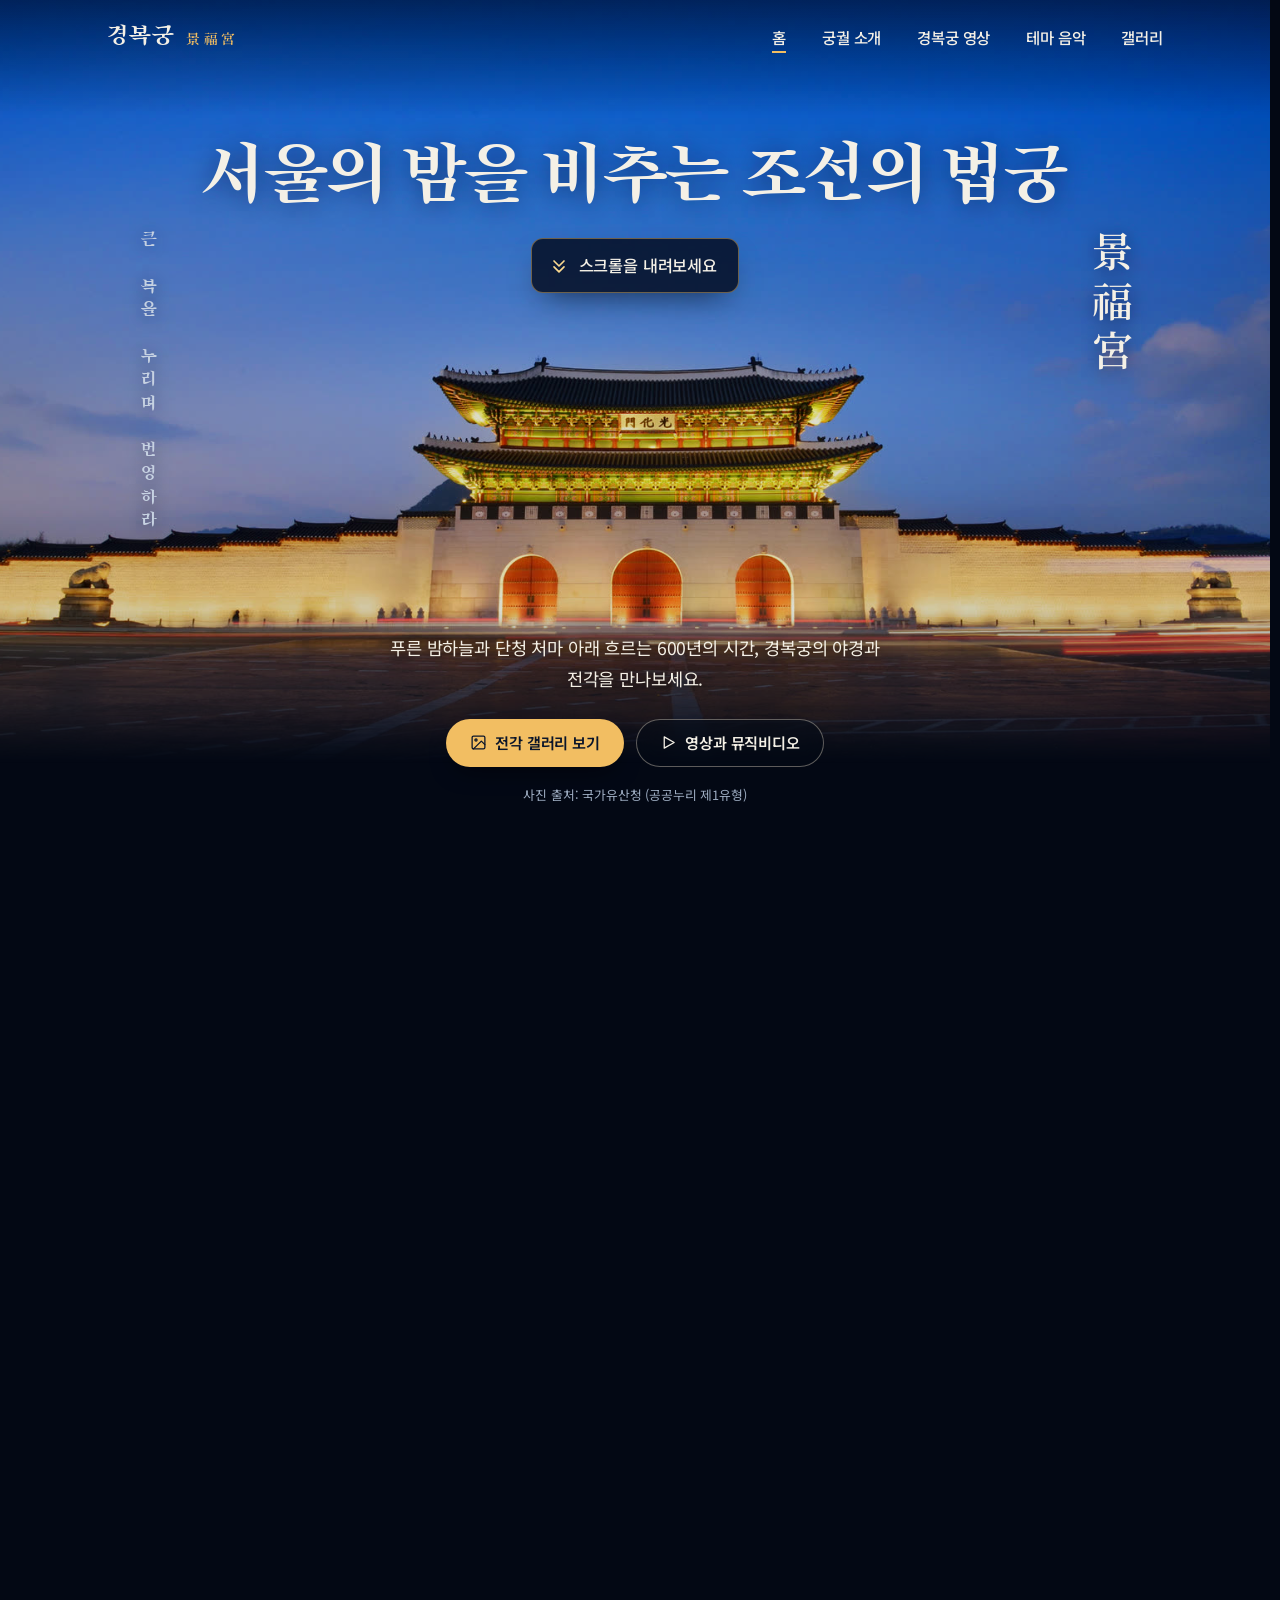
==== commit ce974a0e: "스크롤로 12곳을 걷는 여정과 입체 효과 추가 홈에서 스크롤하면 광화문 문이 열리고 12곳을 차례로 지나간다. 모든 장소와 다른 화면의 사진 띠에 깊이 지도 입체 효과를 넣었다. " ====
--- a/index.html
+++ b/index.html
@@ -160,6 +160,7 @@
 
     <!-- ========== 홈 ========== -->
     <section id="home" class="view-section is-active" aria-label="경복궁 홈" data-title="">
+      <div class="hero-track" id="heroTrack">
       <div class="hero">
         <div class="hero-scene" id="heroScene">
           <img src="assets/web/hero-night-1600.jpg"
@@ -169,8 +170,19 @@
                alt="푸른 밤하늘 아래 은은한 조명이 켜진 서울 경복궁 광화문 야경">
         </div>
 
+        <!-- 스크롤로 걸어서 지나가는 장소들이 여기에 한 층씩 놓인다 (hero-walk.js). 평소에는 보이지 않는다 -->
+        <div class="walk-layers" id="walkLayers" aria-hidden="true"></div>
+        <div class="gate-doors" id="gateDoors" aria-hidden="true">
+          <span class="gate-leaf gate-leaf--left"></span>
+          <span class="gate-leaf gate-leaf--right"></span>
+        </div>
+
         <div class="hero-copy">
           <h1 class="hero-title" tabindex="-1">서울의 밤을 비추는 조선의 법궁</h1>
+          <p class="scroll-hint" id="scrollHint" aria-hidden="true">
+            <svg viewBox="0 0 24 24" fill="none" stroke="currentColor" stroke-width="2" stroke-linecap="round" stroke-linejoin="round"><path d="m6 6 6 6 6-6M6 13l6 6 6-6"/></svg>
+            스크롤을 내려보세요
+          </p>
         </div>
 
         <!-- 장식용 세로 글귀: 내용은 궁궐 소개 화면에 그대로 있다 -->
@@ -191,6 +203,18 @@
           </div>
           <p class="hero-credit">사진 출처: 국가유산청 (공공누리 제1유형)</p>
         </div>
+
+        <div class="walk-caption" id="walkCaption">
+          <div class="wrap">
+            <p class="walk-count"><b>02</b> / 12</p>
+            <h2></h2>
+            <p class="walk-desc"></p>
+            <p class="walk-credit" hidden></p>
+          </div>
+        </div>
+        <a class="walk-skip" id="walkSkip" href="#visitTitle">둘러보기 건너뛰기</a>
+        <span class="walk-progress" id="walkProgress" aria-hidden="true"></span>
+      </div>
       </div>
 
       <div class="wrap">
@@ -255,7 +279,10 @@
     </section>
 
     <!-- ========== 궁궐 소개 ========== -->
-    <section id="intro" class="view-section page" aria-label="궁궐 소개" data-title="궁궐 소개">
+    <section id="intro" class="view-section page has-banner" aria-label="궁궐 소개" data-title="궁궐 소개">
+      <div class="page-banner" data-depth="assets/web/inner-night-1920" data-ratio="1.5" data-pos="0.6" data-plain>
+        <img src="assets/web/inner-night-1920.jpg" width="1920" height="1280" alt="" decoding="async" style="object-position: 50% 60%">
+      </div>
       <div class="wrap">
         <div class="page-head">
           <h1 tabindex="-1">경복궁<span class="hanja" lang="ko-Hani">景福宮</span></h1>
@@ -343,7 +370,10 @@
     </section>
 
     <!-- ========== 영상 ========== -->
-    <section id="movie" class="view-section page" aria-label="경복궁 영상" data-title="경복궁 영상">
+    <section id="movie" class="view-section page has-banner" aria-label="경복궁 영상" data-title="경복궁 영상">
+      <div class="page-banner" data-depth="assets/web/walk-05" data-ratio="1.339" data-pos="0.36">
+        <img src="assets/web/walk-05.jpg" width="1800" height="1344" alt="" decoding="async" style="object-position: 50% 36%">
+      </div>
       <div class="wrap">
         <div class="page-head">
           <h1 tabindex="-1">경복궁 영상</h1>
@@ -431,7 +461,7 @@
         </div>
 
         <div class="music-layout">
-          <div class="music-cover">
+          <div class="music-cover" data-depth="assets/web/walk-07" data-ratio="1.339" data-pos="0.5" data-plain>
             <img src="assets/web/07-yeongjegyo.jpg" width="1200" height="896" alt="경복궁 영제교 난간과 금천을 지키는 돌짐승 석상" decoding="async">
             <span class="eq" aria-hidden="true"><span class="eq-bars"><i></i><i></i><i></i><i></i></span>재생 중</span>
           </div>
@@ -472,7 +502,7 @@
         </div>
 
         <div class="music-layout">
-          <div class="music-cover">
+          <div class="music-cover" data-depth="assets/web/walk-03" data-ratio="1.339" data-pos="0.5" data-plain>
             <img src="assets/web/03-gyeonghoeru.jpg" width="1200" height="896" alt="연못에 비친 경복궁 경회루" decoding="async">
             <span class="eq" aria-hidden="true"><span class="eq-bars"><i></i><i></i><i></i><i></i></span>재생 중</span>
           </div>
@@ -505,7 +535,10 @@
     </section>
 
     <!-- ========== 갤러리 ========== -->
-    <section id="gallery" class="view-section page" aria-label="경복궁 갤러리" data-title="경복궁 갤러리">
+    <section id="gallery" class="view-section page has-banner" aria-label="경복궁 갤러리" data-title="경복궁 갤러리">
+      <div class="page-banner" data-depth="assets/web/walk-04" data-ratio="1.339" data-pos="0.42">
+        <img src="assets/web/walk-04.jpg" width="1800" height="1344" alt="" decoding="async" style="object-position: 50% 42%">
+      </div>
       <div class="wrap">
         <div class="page-head">
           <h1 tabindex="-1">경복궁 갤러리</h1>
@@ -914,5 +947,8 @@
       showView((location.hash || "#home").replace("#", ""));
     })();
   </script>
+  <script src="hero-3d.js" defer></script>
+  <script src="hero-walk.js" defer></script>
+  <script src="page-fx.js" defer></script>
 </body>
 </html>
--- a/style5.css
+++ b/style5.css
@@ -440,7 +440,17 @@
   object-position: 50% 62%;
 }
 
+/* 입체 효과용 캔버스: 사진 위에 같은 크기로 겹친다 (hero-3d.js) */
+.hero-canvas {
+  position: absolute;
+  inset: 0;
+  width: 100%;
+  height: 100%;
+  display: block;
+}
+
 .hero-copy {
+  translate: calc(var(--look-x, 0) * -22px) calc(var(--look-y, 0) * -12px);
   position: absolute;
   inset: 0 0 auto 0;
   z-index: 2;
@@ -459,6 +469,7 @@
 
 /* 주련: 전각 기둥에 세로로 거는 글귀처럼 광화문 양옆 하늘에 세운다 */
 .hero-couplet {
+  translate: calc(var(--look-x, 0) * -36px) calc(var(--look-y, 0) * -16px);
   display: none;
   position: absolute;
   top: calc(var(--hh) * 0.3);
@@ -507,6 +518,142 @@
   gap: 0.7rem;
 }
 .hero-credit { margin-top: 1.1rem; color: var(--ink-3); font-size: 0.8rem; }
+
+/* ---------- 홈: 스크롤로 12곳을 걸어서 지나가기 (hero-walk.js) ----------
+   스크립트가 .hero-track 에 is-journey 를 붙였을 때만 켜진다. */
+.walk-layers, .gate-doors, .walk-caption, .scroll-hint, .walk-skip, .walk-progress { display: none; }
+
+.hero-track.is-journey { margin-top: calc(var(--header-h) * -1); }
+.is-journey .hero {
+  --dock: calc(4.1rem + env(safe-area-inset-bottom, 0px));   /* 휴대폰 하단 탭이 가리는 높이 */
+  position: sticky;
+  top: 0;
+  height: 100svh;
+  margin-top: 0;
+  overflow: clip;
+  background: var(--night-950);
+}
+.is-journey .hero-scene { will-change: transform; }
+.is-journey .hero-copy, .is-journey .hero-foot, .is-journey .hero-couplet { z-index: 4; }
+
+/* 장소마다 한 층씩 쌓아 두고, 지금 보이는 곳과 다음 곳만 켠다 */
+.is-journey .walk-layers { display: block; position: absolute; inset: 0; z-index: 1; pointer-events: none; }
+.walk-scene { position: absolute; inset: 0; overflow: clip; visibility: hidden; }
+.walk-pic { position: absolute; inset: 0; will-change: transform; }
+.walk-pic img, .walk-pic canvas { position: absolute; inset: 0; width: 100%; height: 100%; display: block; }
+/* 색 보정: 입체 화면은 직접 보정해 그리고, 입체 화면이 없을 때 보이는 원래 사진은 여기서 어둡게 맞춘다 */
+.walk-pic img { object-fit: cover; filter: brightness(calc(0.74 * var(--light, 1))) saturate(0.84) contrast(1.05); }
+.walk-scene.is-night .walk-pic img { filter: brightness(var(--light, 1)); }
+.walk-pic.has-3d img { visibility: hidden; }
+
+/* 광화문 문짝 */
+.is-journey .gate-doors {
+  display: block;
+  position: absolute;
+  z-index: 3;
+  visibility: hidden;
+  perspective: 700px;
+  filter: brightness(0.86) saturate(1.06) contrast(1.03);   /* 야경 사진과 같은 색 보정 */
+}
+.gate-leaf {
+  position: absolute;
+  top: 0;
+  bottom: 0;
+  width: 50%;
+  background-image: url("assets/web/hero-night-2400.jpg");
+  background-repeat: no-repeat;
+}
+.gate-leaf--left { left: 0; transform-origin: left center; }
+.gate-leaf--right { right: 0; transform-origin: right center; }
+.is-walking .gate-doors { visibility: visible; }
+
+/* 장소 이름과 설명 */
+.is-journey .walk-caption {
+  display: block;
+  position: absolute;
+  inset: auto 0 0 0;
+  z-index: 5;
+  padding: 7rem 0 calc(var(--dock) + 1.75rem);
+  background: linear-gradient(180deg, transparent, oklch(10% 0.03 262 / 0.86) 62%);
+  opacity: 0;
+  pointer-events: none;
+}
+.walk-count { color: var(--ink-2); font-size: 0.92rem; font-variant-numeric: tabular-nums; }
+.walk-count b { color: var(--lantern-bright); font-weight: 600; }
+.walk-caption h2 {
+  margin-top: 0.15rem;
+  font-size: clamp(2.3rem, 1.2rem + 4.4vw, 4.2rem);
+  text-shadow: 0 2px 26px oklch(10% 0.05 262 / 0.7);
+}
+.walk-desc { margin-top: 0.5rem; max-width: 34rem; color: var(--ink); font-size: clamp(1rem, 0.92rem + 0.35vw, 1.12rem); }
+.walk-credit { margin-top: 0.7rem; color: var(--ink-3); font-size: 0.8rem; }
+
+/* 얼마나 왔는지 보여 주는 가는 금색 줄 */
+.is-journey .walk-progress {
+  display: block;
+  position: absolute;
+  inset: auto 0 var(--dock) 0;
+  z-index: 6;
+  height: 2px;
+  background: var(--lantern);
+  transform: scaleX(0);
+  transform-origin: left;
+  opacity: 0;
+  transition: opacity 0.3s ease;
+}
+.is-walking .walk-progress { opacity: 1; }
+
+.is-journey .walk-skip {
+  display: inline-flex;
+  align-items: center;
+  position: absolute;
+  top: calc(var(--header-h) + 0.25rem);
+  right: var(--gutter);
+  z-index: 6;
+  min-height: 44px;
+  color: var(--ink-2);
+  font-size: 0.88rem;
+  text-decoration: underline;
+  text-underline-offset: 4px;
+  text-shadow: 0 1px 10px oklch(10% 0.04 262 / 0.9);
+  opacity: 0;
+  pointer-events: none;
+  transition: opacity 0.3s ease, color 0.2s ease;
+}
+.is-walking .walk-skip { opacity: 1; pointer-events: auto; }
+.walk-skip:hover { color: var(--lantern-bright); }
+
+/* 처음에 잠깐 뜨는 작은 안내 */
+.is-journey .scroll-hint {
+  display: inline-flex;
+  align-items: center;
+  gap: 0.6rem;
+  margin-top: clamp(1rem, 2.4vh, 1.75rem);
+  padding: 0.75rem 1.3rem 0.75rem 1.05rem;
+  border-radius: 12px;
+  background: oklch(15% 0.045 262 / 0.82);
+  border: 1px solid var(--lantern-line);
+  box-shadow: var(--shadow-soft);
+  color: var(--ink);
+  font-size: 1.02rem;
+  font-weight: 500;
+  white-space: nowrap;
+  pointer-events: none;
+  animation: hint-in 0.8s var(--ease-out) 1.6s both;
+}
+.scroll-hint svg { width: 20px; height: 20px; color: var(--lantern-bright); animation: hint-bob 1.4s ease-in-out 2.4s infinite; }
+.scroll-hint.is-gone { animation: none; opacity: 0; transform: translateY(8px); transition: opacity 0.3s ease, transform 0.3s ease; }
+@keyframes hint-in { from { opacity: 0; transform: translateY(14px); } }
+@keyframes hint-bob { 50% { transform: translateY(4px); } }
+
+/* 장면이 화면에 붙어 있는 동안에는 상단 메뉴에 바탕을 깔지 않는다 */
+.in-journey .site-header.is-stuck {
+  background: transparent;
+  -webkit-backdrop-filter: none;
+  backdrop-filter: none;
+  border-bottom-color: transparent;
+}
+.in-journey .site-header.is-stuck::before { opacity: 1; }
 
 /* 관람 안내 */
 .visit {
@@ -862,7 +1009,7 @@
   box-shadow: 0 0 0 1px var(--line), var(--shadow-deep);
   transition: box-shadow 0.6s ease;
 }
-.music-cover img {
+.music-cover img, .music-cover canvas {
   width: 100%;
   height: 100%;
   object-fit: cover;
@@ -871,7 +1018,7 @@
 }
 /* 재생 중: 조명이 켜지듯 표지가 밝아진다 */
 .is-playing .music-cover { box-shadow: 0 0 0 1px var(--lantern-line), 0 26px 70px -22px oklch(83% 0.125 80 / 0.5); }
-.is-playing .music-cover img { filter: none; transform: scale(1.04); }
+.is-playing .music-cover img, .is-playing .music-cover canvas { filter: none; transform: scale(1.04); }
 
 .eq {
   position: absolute;
@@ -1112,6 +1259,10 @@
   body { padding-bottom: 0; }
 
   :root { --header-h: 4.75rem; }
+  .is-journey .hero { --dock: 0px; }
+  .is-journey .walk-caption { padding-bottom: 3rem; }
+  .is-journey .walk-skip { top: auto; bottom: 2.6rem; }
+
   .site-header { position: sticky; top: 0; }
   .desktop-nav { display: flex; }
   .mobile-nav-wrap { display: none; }
@@ -1152,6 +1303,46 @@
   .visit { grid-template-columns: 11rem minmax(0, 1fr) auto; gap: 2rem; }
   .visit-grid { grid-column: auto; grid-row: auto; }
 }
+
+/* ---------- 다른 화면의 사진 띠와 움직임 (page-fx.js) ---------- */
+/* 화면 맨 위 사진 띠: 홈 첫 화면처럼 상단 메뉴 아래까지 깔리고, 아래쪽은 바탕으로 스며든다 */
+.page.has-banner { padding-top: 0; }
+.page-banner {
+  position: relative;
+  height: clamp(15rem, 42vh, 27rem);
+  margin-top: calc(var(--header-h) * -1);
+  overflow: clip;
+  background: var(--night-900);
+  -webkit-mask-image: linear-gradient(180deg, #000 0, #000 50%, transparent 100%);
+  mask-image: linear-gradient(180deg, #000 0, #000 50%, transparent 100%);
+  animation: banner-lit 1.8s cubic-bezier(0.2, 0.7, 0.2, 1) both;
+}
+@keyframes banner-lit { from { filter: brightness(0.4) saturate(0.6); } to { filter: none; } }
+.page-banner img { width: 100%; height: 100%; object-fit: cover; filter: brightness(0.72) saturate(0.86); }
+.page-banner[data-plain] img { filter: none; }
+.page-banner + .wrap .page-head { position: relative; margin-top: -6.5rem; }
+.page-banner + .wrap .page-head h1 { text-shadow: 0 2px 24px oklch(10% 0.05 262 / 0.75); }
+
+/* 입체 화면 캔버스는 원래 사진 위에 같은 크기로 겹친다 */
+.depth-canvas { position: absolute; inset: 0; width: 100%; height: 100%; display: block; }
+.has-3d > img { visibility: hidden; }
+
+/* 내용이 화면에 들어올 때 아래에서 떠오르듯 차례로 나타난다 */
+.fx .reveal {
+  opacity: 0;
+  translate: 0 26px;
+  transition: opacity 0.75s ease, translate 0.95s var(--ease-out);
+  transition-delay: calc(var(--order, 0) * 80ms);
+}
+.fx .reveal.is-in { opacity: 1; translate: none; }
+
+/* 갤러리 사진: 마우스를 올린 쪽으로 살짝 기울고, 사진은 반대로 조금 밀려 깊이가 생긴다 */
+.fx .gallery-card {
+  transform: perspective(900px) rotateX(var(--tilt-x, 0deg)) rotateY(var(--tilt-y, 0deg));
+  transition: transform 0.5s var(--ease-out), opacity 0.75s ease, translate 0.95s var(--ease-out);
+  transition-delay: 0s, calc(var(--order, 0) * 80ms), calc(var(--order, 0) * 80ms);
+}
+.fx .gallery-card img { translate: var(--shift-x, 0) var(--shift-y, 0); scale: 1.08; }
 
 /* ---------- 접근성 설정 대응 ---------- */
 @media (prefers-reduced-transparency: reduce), (prefers-contrast: more) {
